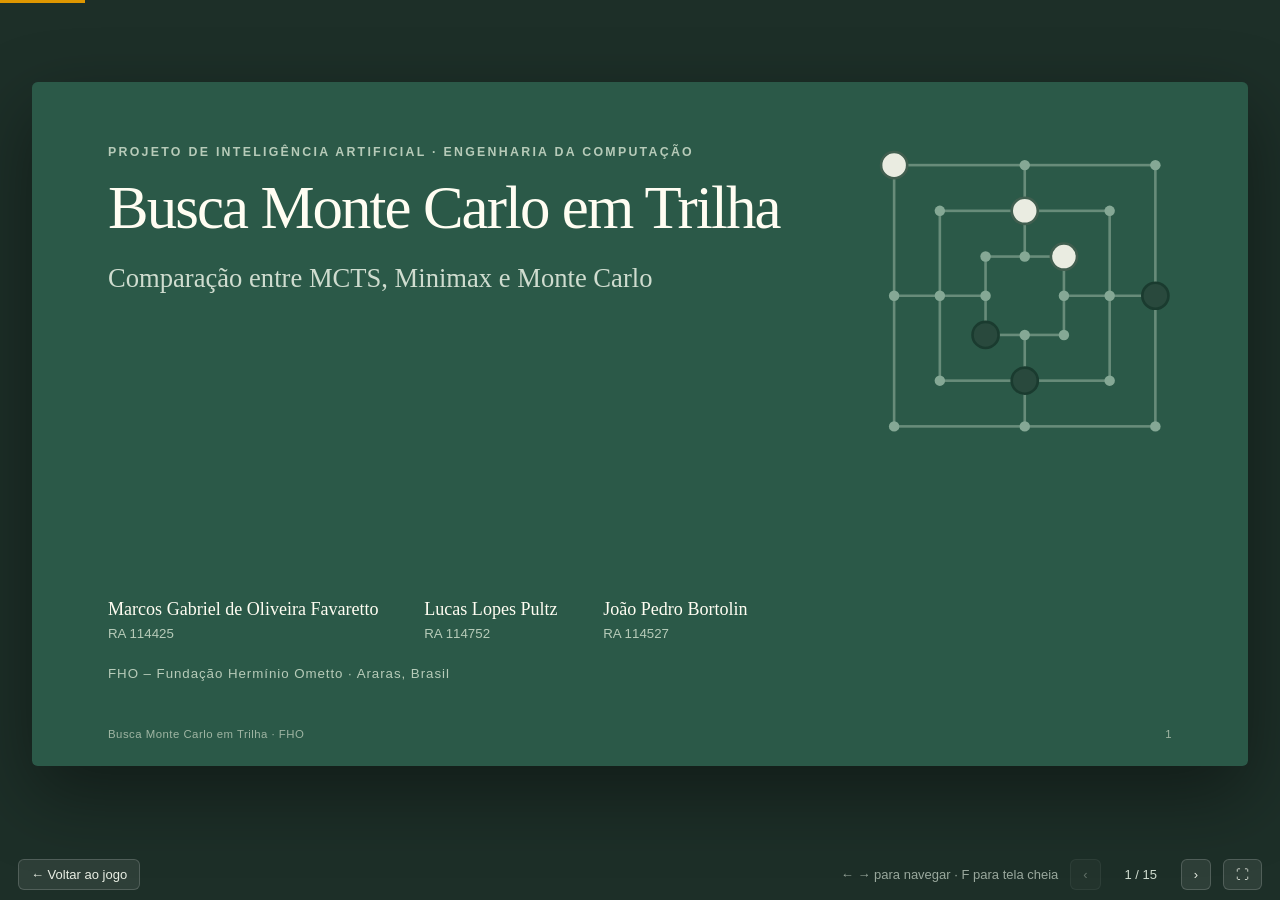
==== apresentacao.html @ 6026a31c "add side" ====
<!DOCTYPE html>
<html lang="pt-BR">
<head>
  <meta charset="UTF-8">
  <meta name="viewport" content="width=device-width, initial-scale=1">
  <title>Apresentação — Busca Monte Carlo em Trilha</title>
  <style>
    :root {
      --fundo: #1d2f28; --papel: #f6f4ec; --papel-2: #fdfcf8; --borda: #d9ddd2;
      --tinta: #203e34; --texto: #3a5047; --suave: #5f7067; --verde: #2b5948;
      --verde-claro: #e6eddf; --ouro: #b98a2e; --vermelho: #b44b40; --azul: #235f99;
    }
    * { box-sizing: border-box; }
    html, body { margin: 0; height: 100%; overflow: hidden; background: var(--fundo); font-family: Arial, sans-serif; color: var(--texto); }
    .palco { position: fixed; inset: 0 0 52px 0; display: grid; place-items: center; }
    .deck { position: relative; width: 1280px; height: 720px; transform-origin: center center; flex-shrink: 0; }
    .slide {
      position: absolute; inset: 0; padding: 64px 80px 72px; background: var(--papel);
      border-radius: 6px; box-shadow: 0 30px 80px #0006; display: flex; flex-direction: column;
      opacity: 0; visibility: hidden; transform: translateX(24px); transition: opacity .35s ease, transform .35s ease, visibility 0s .35s;
    }
    .slide.ativo { opacity: 1; visibility: visible; transform: none; transition: opacity .35s ease, transform .35s ease; }
    .slide.anterior { transform: translateX(-24px); }
    .sobretitulo { font-size: 13px; font-weight: bold; letter-spacing: 2.4px; color: var(--suave); margin: 0 0 14px; text-transform: uppercase; }
    h1, h2, h3 { font-family: Georgia, serif; font-weight: normal; color: var(--tinta); margin: 0; }
    h2 { font-size: 44px; letter-spacing: -1px; margin-bottom: 28px; }
    h3 { font-size: 24px; margin-bottom: 10px; }
    p, li { font-size: 21px; line-height: 1.55; }
    p { margin: 0 0 14px; }
    ul, ol { margin: 0; padding-left: 26px; }
    li { margin-bottom: 10px; }
    strong { color: var(--tinta); }
    .rodape-slide { position: absolute; left: 80px; right: 80px; bottom: 26px; display: flex; justify-content: space-between; font-size: 12px; color: #8a978f; letter-spacing: .5px; }
    .colunas { display: grid; gap: 28px; flex: 1; min-height: 0; }
    .c2 { grid-template-columns: 1fr 1fr; }
    .c3 { grid-template-columns: repeat(3, 1fr); }
    .c-texto-fig { grid-template-columns: 1.15fr .85fr; align-items: center; }
    .cartao { background: var(--papel-2); border: 1px solid var(--borda); border-radius: 12px; padding: 24px 26px; }
    .cartao p, .cartao li { font-size: 17px; }
    .cartao .rotulo { font-size: 12px; letter-spacing: 1.6px; font-weight: bold; color: var(--suave); text-transform: uppercase; margin-bottom: 8px; display: block; }
    .destaque { border-left: 4px solid var(--verde); padding: 4px 0 4px 26px; font-family: Georgia, serif; font-size: 30px; line-height: 1.4; color: var(--tinta); }
    .nota { font-size: 15px; color: var(--suave); }
    .tag { display: inline-block; font-size: 12px; font-weight: bold; letter-spacing: 1px; padding: 5px 10px; border-radius: 20px; background: var(--verde-claro); color: var(--verde); margin-right: 6px; }

    /* Capa */
    .capa { background: var(--verde); color: #e9efe4; justify-content: space-between; }
    .capa .sobretitulo { color: #b7cbb9; }
    .capa h1 { color: #fffdf2; font-size: 64px; line-height: 1.08; letter-spacing: -2px; max-width: 820px; }
    .capa .subtitulo { font-family: Georgia, serif; font-size: 28px; color: #cfdccf; margin-top: 18px; }
    .capa .autores { display: flex; gap: 48px; font-size: 17px; }
    .capa .autores strong { color: #fffdf2; display: block; font-size: 19px; margin-bottom: 4px; font-weight: normal; font-family: Georgia, serif; }
    .capa .autores span { color: #b7cbb9; font-size: 14px; }
    .capa .instituicao { font-size: 14px; color: #b7cbb9; letter-spacing: 1px; }
    .capa .rodape-slide { color: #9fb5a3; }
    .capa svg.tabuleiro-capa { position: absolute; right: 70px; top: 60px; width: 330px; opacity: .9; }

    /* Tabuleiro */
    .tabuleiro line, .tabuleiro rect { stroke: #839486; stroke-width: 4; fill: none; stroke-linecap: round; }
    .tabuleiro .vazio { fill: #829786; }
    .tabuleiro .clara { fill: #fffdf2; stroke: #435f50; stroke-width: 4; }
    .tabuleiro .escura { fill: #29483c; stroke: #19382d; stroke-width: 4; }
    .tabuleiro .moinho { stroke: var(--ouro); stroke-width: 12; opacity: .45; stroke-linecap: round; }
    .capa .tabuleiro line, .capa .tabuleiro rect { stroke: #6f9280; }
    .capa .tabuleiro .vazio { fill: #8fb19e; }

    /* Números */
    .numeros { display: grid; grid-template-columns: repeat(4, 1fr); gap: 18px; }
    .numero { background: var(--papel-2); border: 1px solid var(--borda); border-radius: 12px; padding: 20px 22px; }
    .numero b { display: block; font-family: Georgia, serif; font-weight: normal; font-size: 46px; color: var(--verde); line-height: 1.1; }
    .numero span { font-size: 15px; color: var(--suave); line-height: 1.4; display: block; margin-top: 6px; }

    /* Ciclo MCTS */
    .ciclo { display: grid; grid-template-columns: repeat(4, 1fr); gap: 16px; position: relative; }
    .etapa { background: var(--papel-2); border: 1px solid var(--borda); border-top: 4px solid var(--verde); border-radius: 10px; padding: 18px; position: relative; }
    .etapa .n { font-family: Georgia, serif; font-size: 15px; color: var(--ouro); }
    .etapa h3 { font-size: 22px; margin: 4px 0 8px; }
    .etapa p { font-size: 15px; line-height: 1.5; margin: 0; }
    .etapa:not(:last-child)::after { content: "→"; position: absolute; right: -15px; top: 42%; color: var(--verde); font-size: 20px; }
    .formula { font-family: Georgia, serif; font-size: 30px; color: var(--tinta); text-align: center; padding: 22px; background: var(--papel-2); border: 1px solid var(--borda); border-radius: 12px; }
    .formula .frac { display: inline-flex; flex-direction: column; vertical-align: middle; text-align: center; font-size: 22px; }
    .formula .frac span:first-child { border-bottom: 1.5px solid currentColor; padding: 0 6px; }
    .formula .raiz { border-top: 1.5px solid currentColor; padding: 2px 4px 0; display: inline-block; }

    /* Pesos heurística */
    .pesos { display: grid; gap: 12px; }
    .peso { display: grid; grid-template-columns: 150px 1fr 40px; align-items: center; gap: 14px; font-size: 16px; }
    .peso .barra { height: 22px; background: var(--verde); border-radius: 4px; }
    .peso b { font-family: Georgia, serif; font-size: 22px; color: var(--verde); font-weight: normal; }

    /* Tabela de agentes */
    .agente h3 { display: flex; align-items: center; gap: 10px; }
    .agente .ponto-cor { width: 14px; height: 14px; border-radius: 50%; display: inline-block; }
    .agente dl { margin: 14px 0 0; font-size: 15px; }
    .agente dl div { display: flex; justify-content: space-between; gap: 10px; padding: 9px 0; border-top: 1px solid #e1e6da; }
    .agente dt { color: var(--suave); }
    .agente dd { margin: 0; font-weight: bold; color: var(--tinta); text-align: right; }

    .linha-tempo { display: grid; grid-template-columns: repeat(5, 1fr); gap: 0; margin-top: 8px; }
    .marco { padding: 18px 16px 0 0; border-top: 3px solid var(--verde); position: relative; }
    .marco::before { content: ""; position: absolute; top: -9px; left: 0; width: 15px; height: 15px; border-radius: 50%; background: var(--papel); border: 3px solid var(--verde); }
    .marco b { font-family: Georgia, serif; font-size: 20px; color: var(--tinta); font-weight: normal; display: block; margin-bottom: 6px; }
    .marco span { font-size: 14px; color: var(--suave); line-height: 1.45; display: block; }

    .referencias li { font-size: 15px; line-height: 1.5; margin-bottom: 12px; color: var(--texto); }
    .acoes-final { display: flex; gap: 14px; margin-top: 10px; }
    .acoes-final a { font-size: 17px; text-decoration: none; padding: 14px 22px; border-radius: 8px; background: var(--verde); color: white; }
    .acoes-final a.sec { background: transparent; color: var(--verde); border: 1px solid #bdcbbb; }

    /* Controles */
    .controles { position: fixed; left: 0; right: 0; bottom: 0; display: flex; align-items: center; gap: 12px; padding: 10px 18px; color: #cfdccf; font-size: 13px; z-index: 5; }
    .controles a, .controles button { color: #e9efe4; background: #ffffff14; border: 1px solid #ffffff2a; border-radius: 6px; padding: 7px 12px; font: inherit; cursor: pointer; text-decoration: none; }
    .controles a:hover, .controles button:hover { background: #ffffff2a; }
    .controles button:disabled { opacity: .35; cursor: default; }
    .controles button:focus-visible, .controles a:focus-visible { outline: 2px solid #de9700; outline-offset: 2px; }
    .controles .contador { font-variant-numeric: tabular-nums; min-width: 56px; text-align: center; }
    .controles .espaco { flex: 1; }
    .progresso { position: fixed; top: 0; left: 0; height: 3px; background: #de9700; transition: width .3s ease; z-index: 5; }
    .dica { opacity: .7; }
    @media (max-width: 700px) { .dica { display: none; } }
  </style>
</head>
<body>
<div class="progresso" id="progresso"></div>
<div class="palco">
  <div class="deck" id="deck">

    <!-- 1. Capa -->
    <section class="slide capa" aria-label="Capa">
      <div>
        <p class="sobretitulo">Projeto de Inteligência Artificial · Engenharia da Computação</p>
        <h1>Busca Monte Carlo em Trilha</h1>
        <p class="subtitulo">Comparação entre MCTS, Minimax e Monte Carlo</p>
      </div>
      <svg class="tabuleiro tabuleiro-capa" viewBox="0 0 480 480" data-tabuleiro="capa" aria-hidden="true"></svg>
      <div>
        <div class="autores">
          <div><strong>Marcos Gabriel de Oliveira Favaretto</strong><span>RA 114425</span></div>
          <div><strong>Lucas Lopes Pultz</strong><span>RA 114752</span></div>
          <div><strong>João Pedro Bortolin</strong><span>RA 114527</span></div>
        </div>
        <p class="instituicao" style="margin-top:22px">FHO – Fundação Hermínio Ometto · Araras, Brasil</p>
      </div>
    </section>

    <!-- 2. O jogo -->
    <section class="slide" aria-label="O jogo Trilha">
      <p class="sobretitulo">Contexto</p>
      <h2>O jogo: Trilha (Nine Men’s Morris)</h2>
      <div class="colunas c-texto-fig">
        <div>
          <p>Jogo competitivo de <strong>informação perfeita</strong> em um tabuleiro compacto — cada decisão precisa considerar as próprias oportunidades e as respostas do adversário.</p>
          <p>Colocação de peças, formação de <strong>moinhos</strong> e deslocamentos produzem decisões táticas e estratégicas ao longo de toda a partida.</p>
          <div class="numeros" style="grid-template-columns:repeat(3,1fr);margin-top:22px">
            <div class="numero"><b>24</b><span>posições</span></div>
            <div class="numero"><b>32</b><span>arestas</span></div>
            <div class="numero"><b>16</b><span>trincas de moinho</span></div>
          </div>
        </div>
        <svg class="tabuleiro" viewBox="0 0 480 480" data-tabuleiro="exemplo" role="img" aria-label="Tabuleiro de Trilha com um moinho formado pelas peças claras"></svg>
      </div>
    </section>

    <!-- 3. Motivação -->
    <section class="slide" aria-label="Motivação e pergunta de pesquisa">
      <p class="sobretitulo">Motivação</p>
      <h2>Por que estudar um jogo já resolvido?</h2>
      <div class="colunas c2" style="flex:none;margin-bottom:34px">
        <div class="cartao">
          <span class="rotulo">Gasser, 1996</span>
          <p>Demonstrou o <strong>empate sob jogo perfeito</strong>, combinando busca e bases de finais.</p>
        </div>
        <div class="cartao">
          <span class="rotulo">Mas…</span>
          <p>Uma solução exaustiva e uma decisão tomada em <strong>poucos milissegundos</strong> são problemas distintos. Aqui: sem bases de finais nem livros de abertura.</p>
        </div>
      </div>
      <p class="sobretitulo">Pergunta de pesquisa</p>
      <p class="destaque">Sob um mesmo orçamento de tempo por decisão, como MCTS/UCT se compara a Minimax com alfa-beta e a Monte Carlo plano no Trilha — e como essa comparação varia com o esforço de busca?</p>
    </section>

    <!-- 4. Objetivos -->
    <section class="slide" aria-label="Objetivos">
      <p class="sobretitulo">Objetivos</p>
      <h2>O que o projeto se propõe a fazer</h2>
      <div class="colunas c2">
        <div>
          <span class="tag">Objetivo geral</span>
          <p style="margin-top:16px;font-family:Georgia,serif;font-size:28px;line-height:1.4;color:var(--tinta)">Desenvolver e avaliar, em JavaScript, um ambiente <strong>reprodutível</strong> de confronto entre os três agentes.</p>
          <p class="nota" style="margin-top:20px">A melhor abordagem será identificada condicionada ao protocolo, aos adversários e aos recursos — sem pressupor superioridade universal.</p>
        </div>
        <div>
          <span class="tag">Objetivos específicos</span>
          <ol style="margin-top:16px">
            <li>Formalizar as regras e a representação do estado</li>
            <li>Implementar um motor compartilhado e os três agentes</li>
            <li>Produzir registros auditáveis das partidas</li>
            <li>Comparar pontuação, vitórias, empates, derrotas e custo computacional</li>
            <li>Analisar a sensibilidade a simulações, profundidade e parâmetros do MCTS</li>
          </ol>
        </div>
      </div>
    </section>

    <!-- 5. Trabalhos relacionados -->
    <section class="slide" aria-label="Trabalhos relacionados">
      <p class="sobretitulo">Trabalhos relacionados</p>
      <h2>Base teórica</h2>
      <div class="colunas" style="grid-template-columns:repeat(3,1fr);grid-template-rows:auto auto;gap:18px;flex:none">
        <div class="cartao"><span class="rotulo">Gasser [1] · 1996</span><p>Resolveu o Nine Men’s Morris com bases de finais + busca. Aqui, o objetivo é diferente: agentes que decidem durante a partida.</p></div>
        <div class="cartao"><span class="rotulo">Knuth &amp; Moore [3] · 1975</span><p>Poda alfa-beta: preserva o valor Minimax reduzindo trabalho. A qualidade ainda depende da heurística e do horizonte.</p></div>
        <div class="cartao"><span class="rotulo">Kocsis &amp; Szepesvári [4] · 2006</span><p>UCT: aplica <em>bandits</em> à seleção de ações, equilibrando exploração e utilização.</p></div>
        <div class="cartao"><span class="rotulo">Browne et al. [2] · 2012</span><p>Survey do MCTS: seleção, expansão, simulação e retropropagação; escolhas que afetam a comparação.</p></div>
        <div class="cartao"><span class="rotulo">Świechowski et al. [5] · 2023</span><p>Modificações e híbridos do MCTS. Por isso, aqui serão usadas variantes <strong>simples</strong>, sem redes neurais.</p></div>
        <div class="cartao" style="background:var(--verde-claro);border-color:#c8d6c0"><span class="rotulo">Posicionamento</span><p>Contribuição experimental e educacional — não se reivindica algoritmo inédito.</p></div>
      </div>
    </section>

    <!-- 6. Regras -->
    <section class="slide" aria-label="Regras modeladas">
      <p class="sobretitulo">Metodologia · Problema e regras</p>
      <h2>Regras explícitas no motor</h2>
      <div class="colunas c2">
        <div>
          <ul>
            <li><strong>Colocação:</strong> cada jogador coloca alternadamente suas 9 peças</li>
            <li><strong>Movimento:</strong> para uma posição adjacente vazia</li>
            <li><strong>Voo:</strong> com exatamente 3 peças, para qualquer posição vazia</li>
            <li><strong>Moinho:</strong> remove uma peça adversária fora de moinhos (salvo se todas protegidas); moinho duplo = uma remoção</li>
          </ul>
        </div>
        <div style="display:grid;gap:16px;align-content:start">
          <div class="cartao"><span class="rotulo">Derrota</span><p>Sem reserva e com menos de 3 peças, ou sem movimentos após a colocação.</p></div>
          <div class="cartao"><span class="rotulo">Empate</span><p>3ª repetição de ocupação, jogador e reservas · 100 turnos sem captura após a colocação · limite operacional de 400 turnos.</p></div>
          <p class="nota">Vitória tem precedência sobre empate, e as mesmas regras valem nas simulações.</p>
        </div>
      </div>
    </section>

    <!-- 7. Agentes -->
    <section class="slide" aria-label="Os três agentes">
      <p class="sobretitulo">Metodologia · Agentes</p>
      <h2>Três abordagens, um motor compartilhado</h2>
      <div class="colunas c3">
        <div class="cartao agente">
          <h3><i class="ponto-cor" style="background:var(--verde)"></i>MCTS / UCT</h3>
          <p>Amostragem <strong>seletiva em árvore</strong>, guiada por estatísticas das simulações.</p>
          <dl><div><dt>Exploração</dt><dd>c = √2</dd></div><div><dt>Horizonte</dt><dd>80 turnos</dd></div><div><dt>Esforço fixo</dt><dd>1000 iterações</dd></div></dl>
        </div>
        <div class="cartao agente">
          <h3><i class="ponto-cor" style="background:var(--azul)"></i>Minimax α-β</h3>
          <p>Busca <strong>adversarial heurística</strong> com poda e aprofundamento iterativo.</p>
          <dl><div><dt>Heurística</dt><dd>10 · 3 · 2 · 1</dd></div><div><dt>Transposição</dt><dd>não</dd></div><div><dt>Esforço fixo</dt><dd>profundidade 4</dd></div></dl>
        </div>
        <div class="cartao agente">
          <h3><i class="ponto-cor" style="background:var(--ouro)"></i>Monte Carlo plano</h3>
          <p>Amostragem <strong>restrita à raiz</strong> — controle experimental do MCTS.</p>
          <dl><div><dt>Rollouts</dt><dd>mesma política</dd></div><div><dt>Árvore</dt><dd>não persistente</dd></div><div><dt>Esforço fixo</dt><dd>1000 rollouts</dd></div></dl>
        </div>
      </div>
      <p class="nota" style="margin-top:18px">Nenhum agente utiliza redes neurais, treinamento por reforço ou otimização genética.</p>
    </section>

    <!-- 8. MCTS -->
    <section class="slide" aria-label="MCTS com UCT">
      <p class="sobretitulo">Agente 1</p>
      <h2>MCTS com seleção UCT</h2>
      <div class="ciclo">
        <div class="etapa"><span class="n">1</span><h3>Seleção</h3><p>Desce pela árvore escolhendo o filho com maior UCT, na perspectiva do jogador da vez.</p></div>
        <div class="etapa"><span class="n">2</span><h3>Expansão</h3><p>Acrescenta <strong>um filho</strong> por iteração.</p></div>
        <div class="etapa"><span class="n">3</span><h3>Simulação</h3><p>Ações legais uniformes até o fim ou +80 turnos. Vitória 1 · empate 0,5 · derrota 0.</p></div>
        <div class="etapa"><span class="n">4</span><h3>Retropropagação</h3><p>Atualiza visitas e recompensas de todos os ancestrais.</p></div>
      </div>
      <div class="colunas c2" style="margin-top:26px;align-items:center">
        <div class="formula">
          UCT = Q̄ + c · <span class="raiz"><span class="frac"><span>ln N<sub>pai</sub></span><span>n<sub>filho</sub></span></span></span>
          <div class="nota" style="font-family:Arial,sans-serif;font-size:14px;margin-top:10px">c = √2 · no turno adversário usa-se 1 − Q̄</div>
        </div>
        <ul>
          <li style="font-size:17px">Decisão: filho <strong>mais visitado</strong> (desempate pela média, depois sorteio controlado)</li>
          <li style="font-size:17px">Simulações truncadas valem 0,5, mas não contam como empate real</li>
          <li style="font-size:17px">Árvore reinicializada a cada jogada</li>
        </ul>
      </div>
    </section>

    <!-- 9. Minimax -->
    <section class="slide" aria-label="Minimax com alfa-beta">
      <p class="sobretitulo">Agente 2</p>
      <h2>Minimax com poda alfa-beta</h2>
      <div class="colunas c2">
        <div>
          <ul>
            <li>Alterna maximização e minimização, <strong>podando ramos</strong> que não alteram a decisão</li>
            <li>Resultados terminais têm prioridade sobre a heurística</li>
            <li>Sucessores ordenados pela avaliação do jogador da vez</li>
            <li>Sob limite de tempo: <strong>aprofundamento iterativo</strong>, retornando a última profundidade concluída</li>
            <li>Esforço fixo: profundidade 4 (turno completo, com remoção, = 1 nível)</li>
          </ul>
        </div>
        <div class="cartao">
          <span class="rotulo">Função de avaliação · diferenças normalizadas</span>
          <div class="pesos" style="margin-top:16px">
            <div class="peso"><span>Peças disponíveis</span><div class="barra" style="width:100%"></div><b>10</b></div>
            <div class="peso"><span>Moinhos</span><div class="barra" style="width:30%"></div><b>3</b></div>
            <div class="peso"><span>Ameaças de moinho</span><div class="barra" style="width:20%"></div><b>2</b></div>
            <div class="peso"><span>Mobilidade</span><div class="barra" style="width:10%"></div><b>1</b></div>
          </div>
          <p class="nota" style="margin-top:18px">Peças disponíveis incluem tabuleiro e reserva; ameaça = trinca com duas peças próprias e uma posição vazia.</p>
        </div>
      </div>
    </section>

    <!-- 10. Monte Carlo plano -->
    <section class="slide" aria-label="Monte Carlo plano">
      <p class="sobretitulo">Agente 3 · Controle</p>
      <h2>Monte Carlo plano</h2>
      <div class="colunas c-texto-fig">
        <div>
          <ul>
            <li>Mantém estatísticas <strong>somente das ações iniciais</strong></li>
            <li>Distribui simulações em ciclos uniformes, com ordem aleatória controlada</li>
            <li>Mesma política, horizonte e recompensas dos rollouts do MCTS</li>
            <li>Escolhe a ação de maior recompensa média</li>
            <li>Se o prazo impedir amostrar todas as ações, sorteia uma legal e registra a cobertura insuficiente</li>
          </ul>
        </div>
        <div class="cartao" style="background:var(--verde-claro);border-color:#c8d6c0">
          <span class="rotulo">Por que incluir?</span>
          <p style="font-family:Georgia,serif;font-size:22px;color:var(--tinta);line-height:1.45">Isola o efeito conjunto da <strong>estrutura em árvore</strong> e da <strong>alocação adaptativa</strong> de simulações do MCTS.</p>
          <p class="nota">1000 rollouts vs. 1000 iterações: contagens iguais não pressupõem custo computacional equivalente.</p>
        </div>
      </div>
    </section>

    <!-- 11. Dados e ferramentas -->
    <section class="slide" aria-label="Dados e ferramentas">
      <p class="sobretitulo">Metodologia · Dados e ferramentas</p>
      <h2>Sem dataset externo: os dados vêm das partidas</h2>
      <div class="colunas c2">
        <div class="cartao">
          <span class="rotulo">Registros gerados</span>
          <p>Estados, ações, sementes, configurações, tempos, desfechos e motivos de término.</p>
          <span class="rotulo" style="margin-top:18px">Pré-processamento</span>
          <p>Verifica formato, legalidade das transições, resultados e duplicatas — preservando empates e repetições legítimas.</p>
          <p class="nota">Sementes de desenvolvimento e teste separadas; o teste não orienta ajustes.</p>
        </div>
        <div class="cartao">
          <span class="rotulo">Ferramentas</span>
          <ul>
            <li>JavaScript com Node.js LTS, sem biblioteca externa de IA</li>
            <li>Módulos separados: regras, agentes, torneios e análise</li>
            <li>Tempo medido com <code>performance.now()</code></li>
            <li>Registros JSONL/CSV versionados com Git</li>
            <li>Gerador pseudoaleatório <code>xorshift32</code></li>
          </ul>
        </div>
      </div>
    </section>

    <!-- 12. Protocolo -->
    <section class="slide" aria-label="Protocolo experimental">
      <p class="sobretitulo">Metodologia · Desenvolvimento e confrontos</p>
      <h2>Protocolo experimental</h2>
      <div class="numeros">
        <div class="numero"><b>100 ms</b><span>orçamento por jogada (preparação + busca)</span></div>
        <div class="numero"><b>100</b><span>pares de partidas por confronto, alternando quem começa</span></div>
        <div class="numero"><b>3</b><span>confrontos distintos, em ordem embaralhada</span></div>
        <div class="numero"><b>600</b><span>partidas no torneio principal</span></div>
      </div>
      <div class="linha-tempo" style="margin-top:44px">
        <div class="marco"><b>Testes</b><span>Regras, terminais, α-β ≡ Minimax em casos pequenos, perspectiva do MCTS</span></div>
        <div class="marco"><b>Piloto</b><span>10 pares por confronto, depois congelamento das configurações</span></div>
        <div class="marco"><b>Torneio principal</b><span>100 ms por jogada; 10 partidas de aquecimento fora da análise</span></div>
        <div class="marco"><b>Esforço fixo</b><span>100 pares com 1000 iterações / profundidade 4 / 1000 rollouts</span></div>
        <div class="marco"><b>Ablações</b><span>Um fator por vez, 20 pares por configuração</span></div>
      </div>
    </section>

    <!-- 13. Avaliação -->
    <section class="slide" aria-label="Avaliação">
      <p class="sobretitulo">Metodologia · Avaliação</p>
      <h2>Como os resultados serão analisados</h2>
      <div class="colunas c2">
        <div>
          <h3>Métricas</h3>
          <ul>
            <li>Taxas de vitória, empate e derrota</li>
            <li>Pontuação média (empate = ½ ponto)</li>
            <li>Tempo por jogada</li>
            <li>Nós expandidos</li>
            <li>Simulações concluídas ou truncadas</li>
          </ul>
        </div>
        <div style="display:grid;gap:16px;align-content:start">
          <div class="cartao"><span class="rotulo">Intervalos de confiança</span><p>95% por <strong>bootstrap pareado</strong> com 10 000 reamostragens, mantendo juntas as partidas com troca de início.</p></div>
          <div class="cartao"><span class="rotulo">Testes de hipótese</span><p><strong>Permutação bilateral por pares</strong> com correção de Holm a 5%. Ablações têm interpretação exploratória.</p></div>
        </div>
      </div>
    </section>

    <!-- 14. Conclusão -->
    <section class="slide" aria-label="Contribuição">
      <p class="sobretitulo">Contribuição</p>
      <h2>O que se espera entregar</h2>
      <p class="destaque" style="margin-bottom:34px">Um estudo reprodutível sobre o custo e o benefício da construção seletiva de árvores no Trilha.</p>
      <div class="colunas c3" style="flex:none">
        <div class="cartao"><span class="rotulo">Equidade</span><p>Orçamentos de tempo equivalentes entre os agentes.</p></div>
        <div class="cartao"><span class="rotulo">Pareamento</span><p>Confrontos pareados com troca de quem começa e sementes controladas.</p></div>
        <div class="cartao"><span class="rotulo">Ablações</span><p>Variação controlada de iterações, profundidade, exploração e horizonte.</p></div>
      </div>
      <div class="acoes-final" style="margin-top:30px">
        <a href="index.html">Jogar contra a IA ↗</a>
        <a class="sec" href="torneio.html">Abrir o torneio ↗</a>
      </div>
    </section>

    <!-- 15. Referências -->
    <section class="slide" aria-label="Referências">
      <p class="sobretitulo">Referências</p>
      <h2>Referências</h2>
      <ol class="referencias">
        <li>R. Gasser, “Solving Nine Men’s Morris,” <em>Computational Intelligence</em>, vol. 12, no. 1, pp. 24–41, 1996.</li>
        <li>C. B. Browne et al., “A survey of Monte Carlo tree search methods,” <em>IEEE Trans. Computational Intelligence and AI in Games</em>, vol. 4, no. 1, pp. 1–43, 2012.</li>
        <li>D. E. Knuth and R. W. Moore, “An analysis of alpha-beta pruning,” <em>Artificial Intelligence</em>, vol. 6, no. 4, pp. 293–326, 1975.</li>
        <li>L. Kocsis and C. Szepesvári, “Bandit based Monte-Carlo planning,” in <em>Machine Learning: ECML 2006</em>, LNCS vol. 4212, Springer, 2006, pp. 282–293.</li>
        <li>M. Świechowski, K. Godlewski, B. Sawicki, and J. Mańdziuk, “Monte Carlo Tree Search: a review of recent modifications and applications,” <em>Artificial Intelligence Review</em>, vol. 56, pp. 2497–2562, 2023.</li>
        <li>Node.js, “Performance measurement APIs,” Node.js Documentation. Disponível em: nodejs.org/api/perf_hooks.html.</li>
      </ol>
    </section>

  </div>
</div>

<nav class="controles" aria-label="Navegação da apresentação">
  <a href="index.html">← Voltar ao jogo</a>
  <span class="espaco"></span>
  <span class="dica">← → para navegar · F para tela cheia</span>
  <button type="button" id="anterior" aria-label="Slide anterior">‹</button>
  <span class="contador" id="contador" aria-live="polite">1 / 1</span>
  <button type="button" id="proximo" aria-label="Próximo slide">›</button>
  <button type="button" id="tela-cheia" aria-label="Tela cheia">⛶</button>
</nav>

<script>
(() => {
  // Tabuleiro: três quadrados concêntricos ligados pelos pontos médios.
  const desenharTabuleiro = (svg, pecas = {}, moinhos = []) => {
    const ns = 'http://www.w3.org/2000/svg';
    const el = (tag, attrs) => { const e = document.createElementNS(ns, tag); for (const k in attrs) e.setAttribute(k, attrs[k]); svg.appendChild(e); return e; };
    const pontos = [];
    [40, 110, 180].forEach(m => {
      const a = m, b = 240, c = 480 - m;
      el('rect', { x: a, y: a, width: c - a, height: c - a });
      [[a,a],[b,a],[c,a],[c,b],[c,c],[b,c],[a,c],[a,b]].forEach(p => pontos.push(p));
    });
    [[240,40,240,180],[440,240,300,240],[240,440,240,300],[40,240,180,240]].forEach(([x1,y1,x2,y2]) => el('line', { x1, y1, x2, y2 }));
    moinhos.forEach(([i, j]) => el('line', { class: 'moinho', x1: pontos[i][0], y1: pontos[i][1], x2: pontos[j][0], y2: pontos[j][1] }));
    pontos.forEach(([x, y], i) => {
      const cor = pecas[i];
      el('circle', cor ? { cx: x, cy: y, r: 20, class: cor } : { cx: x, cy: y, r: 8, class: 'vazio' });
    });
  };
  desenharTabuleiro(document.querySelector('[data-tabuleiro="capa"]'),
    { 0: 'clara', 3: 'escura', 9: 'clara', 13: 'escura', 18: 'clara', 22: 'escura' });
  desenharTabuleiro(document.querySelector('[data-tabuleiro="exemplo"]'),
    { 0: 'clara', 1: 'clara', 2: 'clara', 6: 'escura', 7: 'escura', 11: 'escura', 15: 'clara', 20: 'escura', 13: 'clara' },
    [[0, 2]]);

  const deck = document.getElementById('deck');
  const slides = [...deck.querySelectorAll('.slide')];
  const contador = document.getElementById('contador');
  const progresso = document.getElementById('progresso');
  const btnAnterior = document.getElementById('anterior');
  const btnProximo = document.getElementById('proximo');
  let atual = 0;

  slides.forEach((s, i) => {
    const r = document.createElement('div');
    r.className = 'rodape-slide';
    r.innerHTML = `<span>Busca Monte Carlo em Trilha · FHO</span><span>${i + 1}</span>`;
    s.appendChild(r);
  });

  const ajustarEscala = () => {
    const escala = Math.min(window.innerWidth / 1280, (window.innerHeight - 52) / 720) * 0.95;
    deck.style.transform = `scale(${escala})`;
  };

  const ir = (n, atualizarHash = true) => {
    atual = Math.max(0, Math.min(slides.length - 1, n));
    slides.forEach((s, i) => {
      s.classList.toggle('ativo', i === atual);
      s.classList.toggle('anterior', i < atual);
      s.setAttribute('aria-hidden', i === atual ? 'false' : 'true');
    });
    contador.textContent = `${atual + 1} / ${slides.length}`;
    progresso.style.width = `${((atual + 1) / slides.length) * 100}%`;
    btnAnterior.disabled = atual === 0;
    btnProximo.disabled = atual === slides.length - 1;
    if (atualizarHash) history.replaceState(null, '', `#${atual + 1}`);
  };

  btnAnterior.addEventListener('click', () => ir(atual - 1));
  btnProximo.addEventListener('click', () => ir(atual + 1));
  const alternarTelaCheia = () => {
    if (document.fullscreenElement) document.exitFullscreen();
    else document.documentElement.requestFullscreen?.();
  };
  document.getElementById('tela-cheia').addEventListener('click', alternarTelaCheia);

  document.addEventListener('keydown', e => {
    if (e.altKey || e.ctrlKey || e.metaKey) return;
    if (['ArrowRight', 'PageDown', ' ', 'Enter'].includes(e.key)) {
      if (e.key === 'Enter' && e.target.closest('a, button')) return;
      e.preventDefault(); ir(atual + 1);
    } else if (['ArrowLeft', 'PageUp', 'Backspace'].includes(e.key)) { e.preventDefault(); ir(atual - 1); }
    else if (e.key === 'Home') ir(0);
    else if (e.key === 'End') ir(slides.length - 1);
    else if (e.key === 'f' || e.key === 'F') alternarTelaCheia();
  });

  let toqueX = null;
  document.addEventListener('touchstart', e => { toqueX = e.touches[0].clientX; }, { passive: true });
  document.addEventListener('touchend', e => {
    if (toqueX === null) return;
    const dx = e.changedTouches[0].clientX - toqueX;
    if (Math.abs(dx) > 50) ir(atual + (dx < 0 ? 1 : -1));
    toqueX = null;
  });

  window.addEventListener('resize', ajustarEscala);
  window.addEventListener('hashchange', () => ir((parseInt(location.hash.slice(1), 10) || 1) - 1, false));
  ajustarEscala();
  ir((parseInt(location.hash.slice(1), 10) || 1) - 1, false);
})();
</script>
</body>
</html>
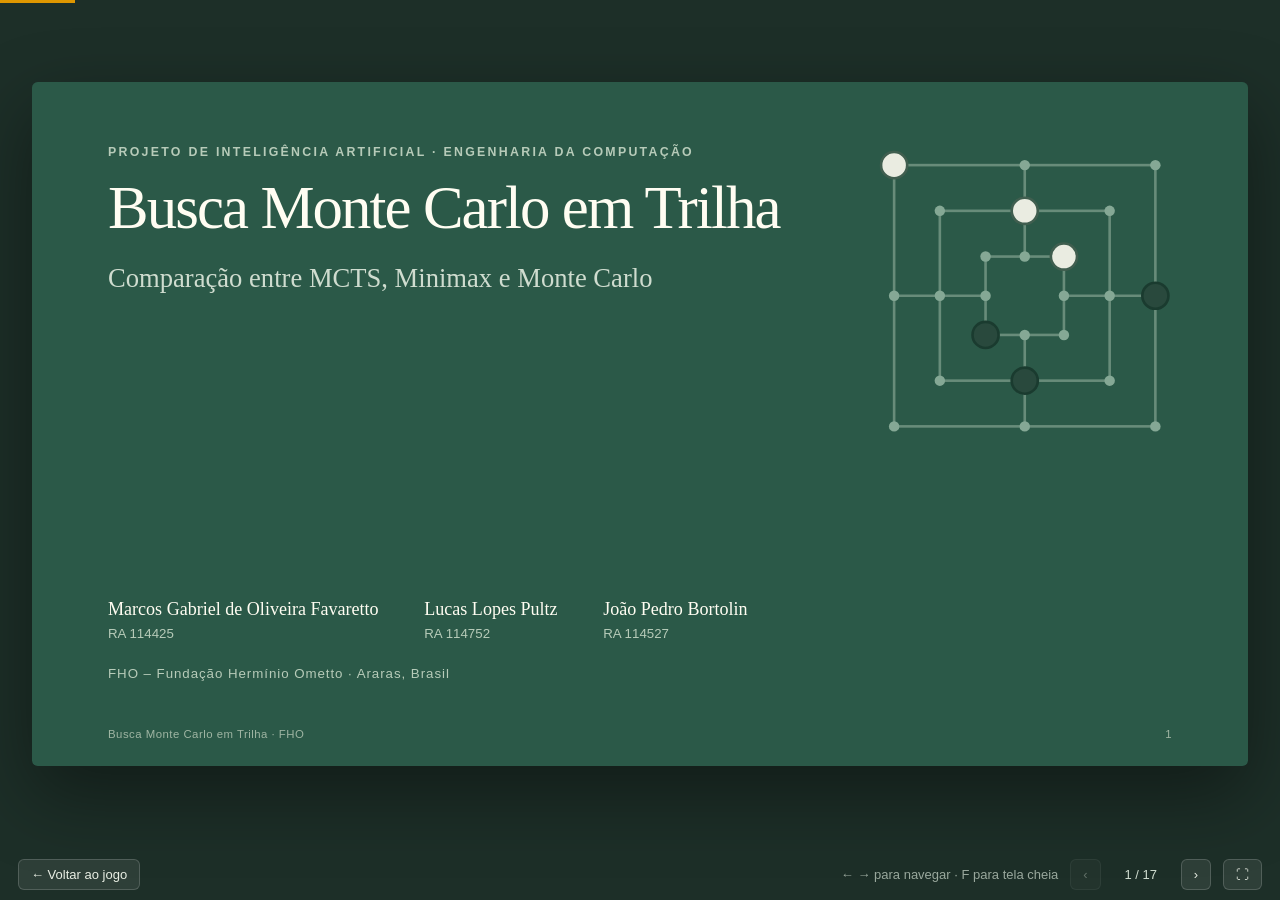
==== commit 21d3c3b1: "feat: adiciona seleção de agentes, modo debug e resultados na apresentação - Permite escolher os alg" ====
--- a/apresentacao.html
+++ b/apresentacao.html
@@ -106,6 +106,28 @@
     .acoes-final a { font-size: 17px; text-decoration: none; padding: 14px 22px; border-radius: 8px; background: var(--verde); color: white; }
     .acoes-final a.sec { background: transparent; color: var(--verde); border: 1px solid #bdcbbb; }
 
+    .fontes { grid-template-rows: auto auto; flex: none; gap: 14px; }
+    .fontes .cartao { padding: 14px 17px; }
+    .fontes p { font-size: 15px; line-height: 1.4; margin-bottom: 7px; }
+    .fontes p:last-child { margin-bottom: 0; }
+    .regras-slide { grid-template-columns: 1.2fr .8fr; gap: 38px; }
+    .regras-slide li { font-size: 18px; line-height: 1.45; }
+    .demo-regras { text-align: center; }
+    .demo-regras svg { display: block; width: 278px; margin: 5px auto; }
+    .demo-regras .casa-numerada { fill: var(--papel); stroke: #839486; stroke-width: 1.5px; }
+    .demo-regras text { fill: #203e34; font-size: 16px; }
+    .demo-regras text.escura-numero { fill: white; }
+    .demo-regras .destaque-casa { fill: transparent; stroke: var(--ouro); stroke-width: 5px; }
+    .demo-regras .retirada { stroke: var(--vermelho); }
+    .slide button, .slide select { font: inherit; padding: 5px 8px; }
+    .fontes-resultados { display: flex; align-items: center; gap: 20px; margin-bottom: 10px; }
+    #resultados-tabela table { width: 100%; border-collapse: collapse; font-size: 16px; }
+    #resultados-tabela :is(th, td) { padding: 9px 8px; text-align: left; border-bottom: 1px solid var(--borda); }
+    #resultados-tabela th { background: var(--verde-claro); }
+    #resultados-nota, #conclusao-limite { margin-top: 12px; }
+    #conclusao-veredito { font-size: 25px; }
+    .demo-regras select { max-width: 225px; }
+
     /* Controles */
     .controles { position: fixed; left: 0; right: 0; bottom: 0; display: flex; align-items: center; gap: 12px; padding: 10px 18px; color: #cfdccf; font-size: 13px; z-index: 5; }
     .controles a, .controles button { color: #e9efe4; background: #ffffff14; border: 1px solid #ffffff2a; border-radius: 6px; padding: 7px 12px; font: inherit; cursor: pointer; text-decoration: none; }
@@ -171,7 +193,7 @@
         </div>
         <div class="cartao">
           <span class="rotulo">Mas…</span>
-          <p>Uma solução exaustiva e uma decisão tomada em <strong>poucos milissegundos</strong> são problemas distintos. Aqui: sem bases de finais nem livros de abertura.</p>
+          <p>A cada turno, nossos agentes calculam a jogada em <strong>poucos milissegundos</strong>. Eles jogam sem consultar tabelas de finais já resolvidos ou listas de jogadas recomendadas para o começo.</p>
         </div>
       </div>
       <p class="sobretitulo">Pergunta de pesquisa</p>
@@ -185,7 +207,7 @@
       <div class="colunas c2">
         <div>
           <span class="tag">Objetivo geral</span>
-          <p style="margin-top:16px;font-family:Georgia,serif;font-size:28px;line-height:1.4;color:var(--tinta)">Desenvolver e avaliar, em JavaScript, um ambiente <strong>reprodutível</strong> de confronto entre os três agentes.</p>
+          <p style="margin-top:16px;font-family:Georgia,serif;font-size:28px;line-height:1.4;color:var(--tinta)">Desenvolver e avaliar, com interface JavaScript e busca em Rust/WebAssembly, um ambiente <strong>reprodutível</strong> de confronto entre os três agentes.</p>
           <p class="nota" style="margin-top:20px">A melhor abordagem será identificada condicionada ao protocolo, aos adversários e aos recursos — sem pressupor superioridade universal.</p>
         </div>
         <div>
@@ -204,14 +226,13 @@
     <!-- 5. Trabalhos relacionados -->
     <section class="slide" aria-label="Trabalhos relacionados">
       <p class="sobretitulo">Trabalhos relacionados</p>
-      <h2>Base teórica</h2>
-      <div class="colunas" style="grid-template-columns:repeat(3,1fr);grid-template-rows:auto auto;gap:18px;flex:none">
-        <div class="cartao"><span class="rotulo">Gasser [1] · 1996</span><p>Resolveu o Nine Men’s Morris com bases de finais + busca. Aqui, o objetivo é diferente: agentes que decidem durante a partida.</p></div>
-        <div class="cartao"><span class="rotulo">Knuth &amp; Moore [3] · 1975</span><p>Poda alfa-beta: preserva o valor Minimax reduzindo trabalho. A qualidade ainda depende da heurística e do horizonte.</p></div>
-        <div class="cartao"><span class="rotulo">Kocsis &amp; Szepesvári [4] · 2006</span><p>UCT: aplica <em>bandits</em> à seleção de ações, equilibrando exploração e utilização.</p></div>
-        <div class="cartao"><span class="rotulo">Browne et al. [2] · 2012</span><p>Survey do MCTS: seleção, expansão, simulação e retropropagação; escolhas que afetam a comparação.</p></div>
-        <div class="cartao"><span class="rotulo">Świechowski et al. [5] · 2023</span><p>Modificações e híbridos do MCTS. Por isso, aqui serão usadas variantes <strong>simples</strong>, sem redes neurais.</p></div>
-        <div class="cartao" style="background:var(--verde-claro);border-color:#c8d6c0"><span class="rotulo">Posicionamento</span><p>Contribuição experimental e educacional — não se reivindica algoritmo inédito.</p></div>
+      <h2>O que cada trabalho explica no nosso projeto</h2>
+      <div class="colunas c3 fontes">
+        <div class="cartao"><span class="rotulo">Gasser [1] · 1996</span><p><strong>O que fez.</strong> Calculou finais de trás para frente e usou esses resultados para provar o empate sob jogo perfeito.</p><p><strong>No projeto.</strong> Comparamos decisões tomadas na hora, com tempo limitado.</p></div>
+        <div class="cartao"><span class="rotulo">Knuth &amp; Moore [3] · 1975</span><p><strong>O que fizeram.</strong> Provaram quando pular ramos da busca preserva o resultado do Minimax.</p><p><strong>No projeto.</strong> É a poda alfa-beta que reduz o trabalho do nosso Minimax.</p></div>
+        <div class="cartao"><span class="rotulo">Kocsis &amp; Szepesvári [4] · 2006</span><p><strong>O que fizeram.</strong> Criaram o UCT para revisitar boas opções e dar chances às pouco exploradas.</p><p><strong>No projeto.</strong> O UCT decide qual ramo o MCTS pesquisa a seguir.</p></div>
+        <div class="cartao"><span class="rotulo">Browne et al. [2] · 2012</span><p><strong>O que fizeram.</strong> Revisaram como o MCTS cresce uma árvore e aprende com simulações.</p><p><strong>No projeto.</strong> Seguimos seu esquema de quatro etapas e escolhemos o filho mais visitado.</p></div>
+        <div class="cartao"><span class="rotulo">Świechowski et al. [5] · 2023</span><p><strong>O que fizeram.</strong> Revisaram adaptações do MCTS, como mudar simulações ou combinar métodos.</p><p><strong>No projeto.</strong> Testamos mudanças pontuais em uma configuração de referência.</p></div>
       </div>
     </section>
 
@@ -219,19 +240,30 @@
     <section class="slide" aria-label="Regras modeladas">
       <p class="sobretitulo">Metodologia · Problema e regras</p>
       <h2>Regras explícitas no motor</h2>
-      <div class="colunas c2">
+      <div class="colunas regras-slide">
         <div>
           <ul>
-            <li><strong>Colocação:</strong> cada jogador coloca alternadamente suas 9 peças</li>
-            <li><strong>Movimento:</strong> para uma posição adjacente vazia</li>
-            <li><strong>Voo:</strong> com exatamente 3 peças, para qualquer posição vazia</li>
-            <li><strong>Moinho:</strong> remove uma peça adversária fora de moinhos (salvo se todas protegidas); moinho duplo = uma remoção</li>
+            <li><strong>Colocação:</strong> cada jogador coloca alternadamente suas 9 peças.</li>
+            <li><strong>Movimento:</strong> deslize para uma casa vizinha vazia.</li>
+            <li><strong>Voo:</strong> com exatamente 3 peças e sem reservas, vá para qualquer casa vazia.</li>
+            <li><strong>Moinho:</strong> retire uma peça adversária fora de moinhos. Se todas estiverem protegidas, retire qualquer uma. Moinho duplo dá uma retirada.</li>
+            <li><strong>Fim:</strong> perde quem ficar com menos de 3 peças e sem reserva, ou sem movimento após a colocação.</li>
           </ul>
-        </div>
-        <div style="display:grid;gap:16px;align-content:start">
-          <div class="cartao"><span class="rotulo">Derrota</span><p>Sem reserva e com menos de 3 peças, ou sem movimentos após a colocação.</p></div>
-          <div class="cartao"><span class="rotulo">Empate</span><p>3ª repetição de ocupação, jogador e reservas · 100 turnos sem captura após a colocação · limite operacional de 400 turnos.</p></div>
-          <p class="nota">Vitória tem precedência sobre empate, e as mesmas regras valem nas simulações.</p>
+          <p class="nota">Empate na terceira repetição da posição, após 100 turnos sem captura fora da colocação ou no limite de 400 turnos. O motor verifica vitória primeiro.</p>
+        </div>
+        <div class="demo-regras">
+          <label>Exemplo <select id="regra-exemplo">
+            <option value="colocacao">Colocação</option><option value="movimento">Movimento</option>
+            <option value="voo">Voo</option><option value="moinho">Moinho e retirada</option>
+            <option value="protegidas">Todas protegidas</option><option value="duplo">Moinho duplo</option>
+            <option value="vitoria">Vitória por captura</option><option value="bloqueio">Vitória por bloqueio</option>
+            <option value="empate">Empate por repetição</option>
+            <option value="sem-captura">Empate após 100 turnos sem captura</option>
+            <option value="limite">Empate no limite de turnos</option>
+          </select></label>
+          <button id="regra-aplicar" type="button">Aplicar jogada</button>
+          <svg class="tabuleiro" viewBox="0 0 480 480" id="regra-tabuleiro" role="img" aria-label="Demonstração das regras da Trilha"></svg>
+          <p class="nota" id="regra-descricao" role="status"></p>
         </div>
       </div>
     </section>
@@ -291,10 +323,10 @@
         <div>
           <ul>
             <li>Alterna maximização e minimização, <strong>podando ramos</strong> que não alteram a decisão</li>
-            <li>Resultados terminais têm prioridade sobre a heurística</li>
+            <li>Se a partida simulada já terminou, use o resultado: vitória +10.000, empate 0, derrota −10.000. Se ainda estiver aberta no limite da busca, estime a posição.</li>
             <li>Sucessores ordenados pela avaliação do jogador da vez</li>
             <li>Sob limite de tempo: <strong>aprofundamento iterativo</strong>, retornando a última profundidade concluída</li>
-            <li>Esforço fixo: profundidade 4 (turno completo, com remoção, = 1 nível)</li>
+            <li>Esforço fixo: até quatro jogadas alternadas. Fechar um moinho e retirar a peça adversária faz parte de uma única jogada.</li>
           </ul>
         </div>
         <div class="cartao">
@@ -339,18 +371,18 @@
       <div class="colunas c2">
         <div class="cartao">
           <span class="rotulo">Registros gerados</span>
-          <p>Estados, ações, sementes, configurações, tempos, desfechos e motivos de término.</p>
-          <span class="rotulo" style="margin-top:18px">Pré-processamento</span>
-          <p>Verifica formato, legalidade das transições, resultados e duplicatas — preservando empates e repetições legítimas.</p>
-          <p class="nota">Sementes de desenvolvimento e teste separadas; o teste não orienta ajustes.</p>
+          <p>Cada partida salva posição inicial, ordem das jogadas, sementes do sorteio, agentes e orçamento, tempos, vencedor ou empate e motivo do fim. O JSON detalhado inclui a lista de ações e as medições por jogada.</p>
+          <span class="rotulo" style="margin-top:18px">Conferência antes da análise</span>
+          <p>Conferimos os campos e procuramos partidas duplicadas. Com o JSON, reaplicamos as jogadas para verificar se foram legais e se o vencedor e o motivo do fim batem. Empates válidos entram na análise.</p>
+          <p class="nota">A análise reúne as duas partidas de cada par e exclui o aquecimento.</p>
         </div>
         <div class="cartao">
           <span class="rotulo">Ferramentas</span>
           <ul>
-            <li>JavaScript com Node.js LTS, sem biblioteca externa de IA</li>
+            <li>Interface em HTML/CSS/JavaScript; buscas em Rust/WebAssembly</li>
             <li>Módulos separados: regras, agentes, torneios e análise</li>
             <li>Tempo medido com <code>performance.now()</code></li>
-            <li>Registros JSONL/CSV versionados com Git</li>
+            <li>Histórico detalhado em JSON/JSONL e totais por partida em CSV</li>
             <li>Gerador pseudoaleatório <code>xorshift32</code></li>
           </ul>
         </div>
@@ -365,14 +397,15 @@
         <div class="numero"><b>100 ms</b><span>orçamento por jogada (preparação + busca)</span></div>
         <div class="numero"><b>100</b><span>pares de partidas por confronto, alternando quem começa</span></div>
         <div class="numero"><b>3</b><span>confrontos distintos, em ordem embaralhada</span></div>
-        <div class="numero"><b>600</b><span>partidas no torneio principal</span></div>
+        <div class="numero"><b>600</b><span>partidas avaliadas no torneio principal</span></div>
       </div>
       <div class="linha-tempo" style="margin-top:44px">
-        <div class="marco"><b>Testes</b><span>Regras, terminais, α-β ≡ Minimax em casos pequenos, perspectiva do MCTS</span></div>
+
         <div class="marco"><b>Piloto</b><span>10 pares por confronto, depois congelamento das configurações</span></div>
-        <div class="marco"><b>Torneio principal</b><span>100 ms por jogada; 10 partidas de aquecimento fora da análise</span></div>
-        <div class="marco"><b>Esforço fixo</b><span>100 pares com 1000 iterações / profundidade 4 / 1000 rollouts</span></div>
-        <div class="marco"><b>Ablações</b><span>Um fator por vez, 20 pares por configuração</span></div>
+        <div class="marco"><b>Torneio principal</b><span>100 ms por jogada; 30 partidas de aquecimento ao todo, fora da análise</span></div>
+        <div class="marco"><b>Esforço fixo</b><span>100 pares por confronto com 1.000 iterações, profundidade 4 ou 1.000 simulações</span></div>
+        <div class="marco"><b>Ablações</b><span>Um fator por vez, 20 pares por configuração e confronto</span></div>
+        <div class="marco"><b>Posições iniciais</b><span>Vazio, abertura sorteada, meio-jogo e final. 20 pares por posição e confronto, a 100 ms.</span></div>
       </div>
     </section>
 
@@ -385,15 +418,15 @@
           <h3>Métricas</h3>
           <ul>
             <li>Taxas de vitória, empate e derrota</li>
-            <li>Pontuação média (empate = ½ ponto)</li>
+            <li>Pontuação média: vitória 1, empate ½, derrota 0</li>
             <li>Tempo por jogada</li>
-            <li>Nós expandidos</li>
-            <li>Simulações concluídas ou truncadas</li>
+            <li>Posições examinadas ou adicionadas à árvore</li>
+            <li>Simulações realizadas e quantas atingiram o limite sem terminar o jogo</li>
           </ul>
         </div>
         <div style="display:grid;gap:16px;align-content:start">
-          <div class="cartao"><span class="rotulo">Intervalos de confiança</span><p>95% por <strong>bootstrap pareado</strong> com 10 000 reamostragens, mantendo juntas as partidas com troca de início.</p></div>
-          <div class="cartao"><span class="rotulo">Testes de hipótese</span><p><strong>Permutação bilateral por pares</strong> com correção de Holm a 5%. Ablações têm interpretação exploratória.</p></div>
+          <div class="cartao"><span class="rotulo">Intervalos de confiança</span><p>Sorteamos pares completos com reposição 10.000 vezes. A variação entre as médias sorteadas estima a precisão da pontuação observada (intervalo de 95%).</p></div>
+          <div class="cartao"><span class="rotulo">Teste de diferença</span><p>No principal completo, testamos se a vantagem observada seria incomum sob equilíbrio entre os agentes. Holm ajusta o teste ao número de confrontos.</p></div>
         </div>
       </div>
     </section>
@@ -414,7 +447,30 @@
       </div>
     </section>
 
-    <!-- 15. Referências -->
+    <!-- 15. Resultados -->
+    <section class="slide" aria-label="Resultados da coleta">
+      <p class="sobretitulo">Resultados</p>
+      <h2>Como os agentes se saíram</h2>
+      <div class="fontes-resultados">
+        <label>Exportação do torneio <input type="file" id="resultados-arquivo" accept=".json,.csv" multiple></label>
+        <label id="resultados-cenario-campo" hidden>Cenário <select id="resultados-cenario"></select></label>
+      </div>
+      <p class="nota" id="resultados-status" role="status">Carregue o JSON de progresso ou o CSV de partidas. Se selecionar vários arquivos, será usado o mais recente pela data de modificação.</p>
+      <div id="resultados-tabela"></div>
+      <p class="nota" id="resultados-nota" hidden>V/E/D são vitórias, empates e derrotas. Pontos por partida entre 0 e 1. IC 95% por pares completos.</p>
+    </section>
+
+    <!-- 16. Conclusão dos resultados -->
+    <section class="slide" aria-label="Conclusão da coleta">
+      <p class="sobretitulo">Conclusão</p>
+      <h2>O que os resultados sustentam</h2>
+      <p class="nota" id="conclusao-cenario"></p>
+      <p class="destaque" id="conclusao-veredito">Carregue uma exportação no slide anterior para apurar os confrontos.</p>
+      <div id="conclusao-confrontos" class="colunas c3 fontes"></div>
+      <p class="nota" id="conclusao-limite" hidden></p>
+    </section>
+
+    <!-- 17. Referências -->
     <section class="slide" aria-label="Referências">
       <p class="sobretitulo">Referências</p>
       <h2>Referências</h2>
@@ -424,7 +480,7 @@
         <li>D. E. Knuth and R. W. Moore, “An analysis of alpha-beta pruning,” <em>Artificial Intelligence</em>, vol. 6, no. 4, pp. 293–326, 1975.</li>
         <li>L. Kocsis and C. Szepesvári, “Bandit based Monte-Carlo planning,” in <em>Machine Learning: ECML 2006</em>, LNCS vol. 4212, Springer, 2006, pp. 282–293.</li>
         <li>M. Świechowski, K. Godlewski, B. Sawicki, and J. Mańdziuk, “Monte Carlo Tree Search: a review of recent modifications and applications,” <em>Artificial Intelligence Review</em>, vol. 56, pp. 2497–2562, 2023.</li>
-        <li>Node.js, “Performance measurement APIs,” Node.js Documentation. Disponível em: nodejs.org/api/perf_hooks.html.</li>
+        <li>Rust, “wasm32-unknown-unknown,” The rustc book. Disponível em: doc.rust-lang.org/rustc/platform-support/wasm32-unknown-unknown.html.</li>
       </ol>
     </section>
 
@@ -441,10 +497,15 @@
   <button type="button" id="tela-cheia" aria-label="Tela cheia">⛶</button>
 </nav>
 
+<script src="motor.js"></script>
+<script src="relatorio.js"></script>
+<script src="protocolo.js"></script>
+<script src="resultados-apresentacao.js"></script>
 <script>
 (() => {
   // Tabuleiro: três quadrados concêntricos ligados pelos pontos médios.
-  const desenharTabuleiro = (svg, pecas = {}, moinhos = []) => {
+  const desenharTabuleiro = (svg, pecas = {}, moinhos = [], exemplo = null) => {
+    svg.replaceChildren();
     const ns = 'http://www.w3.org/2000/svg';
     const el = (tag, attrs) => { const e = document.createElementNS(ns, tag); for (const k in attrs) e.setAttribute(k, attrs[k]); svg.appendChild(e); return e; };
     const pontos = [];
@@ -457,7 +518,15 @@
     moinhos.forEach(([i, j]) => el('line', { class: 'moinho', x1: pontos[i][0], y1: pontos[i][1], x2: pontos[j][0], y2: pontos[j][1] }));
     pontos.forEach(([x, y], i) => {
       const cor = pecas[i];
-      el('circle', cor ? { cx: x, cy: y, r: 20, class: cor } : { cx: x, cy: y, r: 8, class: 'vazio' });
+      const raio = exemplo ? 19 : 8;
+      el('circle', cor ? { cx: x, cy: y, r: 20, class: cor } : { cx: x, cy: y, r: raio, class: exemplo ? 'casa-numerada' : 'vazio' });
+      if (exemplo) {
+        const marca = i === exemplo.remocao ? 'destaque-casa retirada'
+          : i === exemplo.origem || i === exemplo.destino ? 'destaque-casa' : '';
+        if (marca) el('circle', { cx: x, cy: y, r: 24, class: marca });
+        el('text', { x, y, 'text-anchor': 'middle', 'dominant-baseline': 'central',
+          class: cor === 'escura' ? 'escura-numero' : '' }).textContent = i + 1;
+      }
     });
   };
   desenharTabuleiro(document.querySelector('[data-tabuleiro="capa"]'),
@@ -465,6 +534,68 @@
   desenharTabuleiro(document.querySelector('[data-tabuleiro="exemplo"]'),
     { 0: 'clara', 1: 'clara', 2: 'clara', 6: 'escura', 7: 'escura', 11: 'escura', 15: 'clara', 20: 'escura', 13: 'clara' },
     [[0, 2]]);
+
+  const regra = document.getElementById('regra-exemplo');
+  const aplicarRegra = document.getElementById('regra-aplicar');
+  const descricaoRegra = document.getElementById('regra-descricao');
+  const tabuleiroRegra = document.getElementById('regra-tabuleiro');
+  const posicao = (claras, escuras, reservas = [0, 0, 0], jogador = 1) => {
+    const casas = Array(24).fill(0);
+    claras.forEach(casa => casas[casa - 1] = 1);
+    escuras.forEach(casa => casas[casa - 1] = 2);
+    return Motor.criarEstado(casas, reservas, jogador);
+  };
+  const acao = (origem, destino, remocao = null) => ({
+    origem: origem === null ? null : origem - 1, destino: destino - 1,
+    remocao: remocao === null ? null : remocao - 1
+  });
+  const movimento = () => posicao([1, 3, 5, 7], [9, 11, 13, 15]);
+  const cicloEmpate = [acao(3, 4), acao(11, 12), acao(4, 3), acao(12, 11)];
+  const cenas = {
+    colocacao: [() => posicao([1], [9], [0, 8, 8]), [acao(null, 3)], 'Coloque uma peça clara na casa vazia 3.'],
+    movimento: [movimento, [acao(3, 4)], 'Deslize de 3 para a casa vizinha 4.'],
+    voo: [() => posicao([1, 3, 5], [9, 11, 13, 15]), [acao(5, 24)], 'Com três peças, voe de 5 para 24, que não é vizinha.'],
+    moinho: [() => posicao([1, 2], [9, 10, 11, 13], [0, 5, 5]), [acao(null, 3, 13)], 'Coloque em 3. Retire a peça 13. As peças 9–10–11 estão protegidas.'],
+    protegidas: [() => posicao([1, 2], [9, 10, 11], [0, 5, 5]), [acao(null, 3, 9)], 'Coloque em 3. Como todas as peças escuras estão em moinho, qualquer uma pode ser retirada.'],
+    duplo: [() => posicao([1, 3, 10, 18], [9, 11, 13, 15], [0, 5, 5]), [acao(null, 2, 9)], 'Coloque em 2. Dois moinhos são fechados e apenas a peça 9 é retirada.'],
+    vitoria: [() => posicao([1, 2, 5], [9, 11, 13]), [acao(5, 3, 9)], 'Voe de 5 para 3, feche o moinho e retire a peça 9.'],
+    bloqueio: [() => posicao([1, 3, 5, 7], [2, 4, 6, 16], [0, 0, 0], 2), [acao(16, 8)], 'As escuras deslizam de 16 para 8. Todas as casas vizinhas das peças claras ficam ocupadas.'],
+    empate: [movimento, [...cicloEmpate, ...cicloEmpate], 'Use a sequência 3→4, 11→12, 4→3, 12→11 duas vezes para voltar à posição inicial.'],
+    'sem-captura': [() => ({ ...movimento(), turnos: 117, semCaptura: 99 }), [acao(3, 4)], 'Exemplo iniciado com 99 turnos sem captura. Deslize de 3 para 4 e complete 100.'],
+    limite: [() => ({ ...movimento(), turnos: 399 }), [acao(3, 4)], 'Exemplo iniciado no turno 399, sem outro critério de fim. Deslize de 3 para 4.']
+  };
+  let estadoRegra;
+  let passoRegra;
+  function desenharRegra() {
+    const [, acoes, texto] = cenas[regra.value];
+    const pecas = Object.fromEntries([...estadoRegra.tabuleiro].flatMap((dono, i) =>
+      dono ? [[i, dono === 1 ? 'clara' : 'escura']] : []));
+    const moinhos = Motor.MOINHOS.filter(trinca => estadoRegra.tabuleiro[trinca[0]] &&
+      trinca.every(i => estadoRegra.tabuleiro[i] === estadoRegra.tabuleiro[trinca[0]])).map(trinca => [trinca[0], trinca[2]]);
+    const fim = Motor.resultado(estadoRegra);
+    const completa = passoRegra === acoes.length;
+    desenharTabuleiro(tabuleiroRegra, pecas, moinhos, acoes[passoRegra] ?? acoes.at(-1));
+    aplicarRegra.textContent = completa ? 'Reiniciar exemplo' : 'Aplicar jogada';
+    descricaoRegra.textContent = fim
+      ? (fim.vencedor === 1 ? 'Claras venceram' : fim.vencedor === 2 ? 'Escuras venceram' : 'Empate') + ' · ' + fim.motivo + '.'
+      : completa ? 'Jogada aplicada. Agora é a vez das escuras.'
+      : texto + (acoes.length > 1 ? ' Jogadas aplicadas: ' + passoRegra + ' de ' + acoes.length + '.' : '');
+  }
+  function iniciarRegra() {
+    estadoRegra = cenas[regra.value][0]();
+    passoRegra = 0;
+    desenharRegra();
+  }
+  regra.addEventListener('change', iniciarRegra);
+  aplicarRegra.addEventListener('click', () => {
+    const acoes = cenas[regra.value][1];
+    if (passoRegra === acoes.length) iniciarRegra();
+    else {
+      estadoRegra = Motor.aplicarAcao(estadoRegra, acoes[passoRegra++]);
+      desenharRegra();
+    }
+  });
+  iniciarRegra();
 
   const deck = document.getElementById('deck');
   const slides = [...deck.querySelectorAll('.slide')];
@@ -509,9 +640,9 @@
   document.getElementById('tela-cheia').addEventListener('click', alternarTelaCheia);
 
   document.addEventListener('keydown', e => {
-    if (e.altKey || e.ctrlKey || e.metaKey) return;
+    if (e.altKey || e.ctrlKey || e.metaKey || e.target.closest('input, select, textarea')) return;
     if (['ArrowRight', 'PageDown', ' ', 'Enter'].includes(e.key)) {
-      if (e.key === 'Enter' && e.target.closest('a, button')) return;
+      if (['Enter', ' '].includes(e.key) && e.target.closest('a, button')) return;
       e.preventDefault(); ir(atual + 1);
     } else if (['ArrowLeft', 'PageUp', 'Backspace'].includes(e.key)) { e.preventDefault(); ir(atual - 1); }
     else if (e.key === 'Home') ir(0);
@@ -520,7 +651,7 @@
   });
 
   let toqueX = null;
-  document.addEventListener('touchstart', e => { toqueX = e.touches[0].clientX; }, { passive: true });
+  document.addEventListener('touchstart', e => { toqueX = e.target.closest('button, input, select, label') ? null : e.touches[0].clientX; }, { passive: true });
   document.addEventListener('touchend', e => {
     if (toqueX === null) return;
     const dx = e.changedTouches[0].clientX - toqueX;
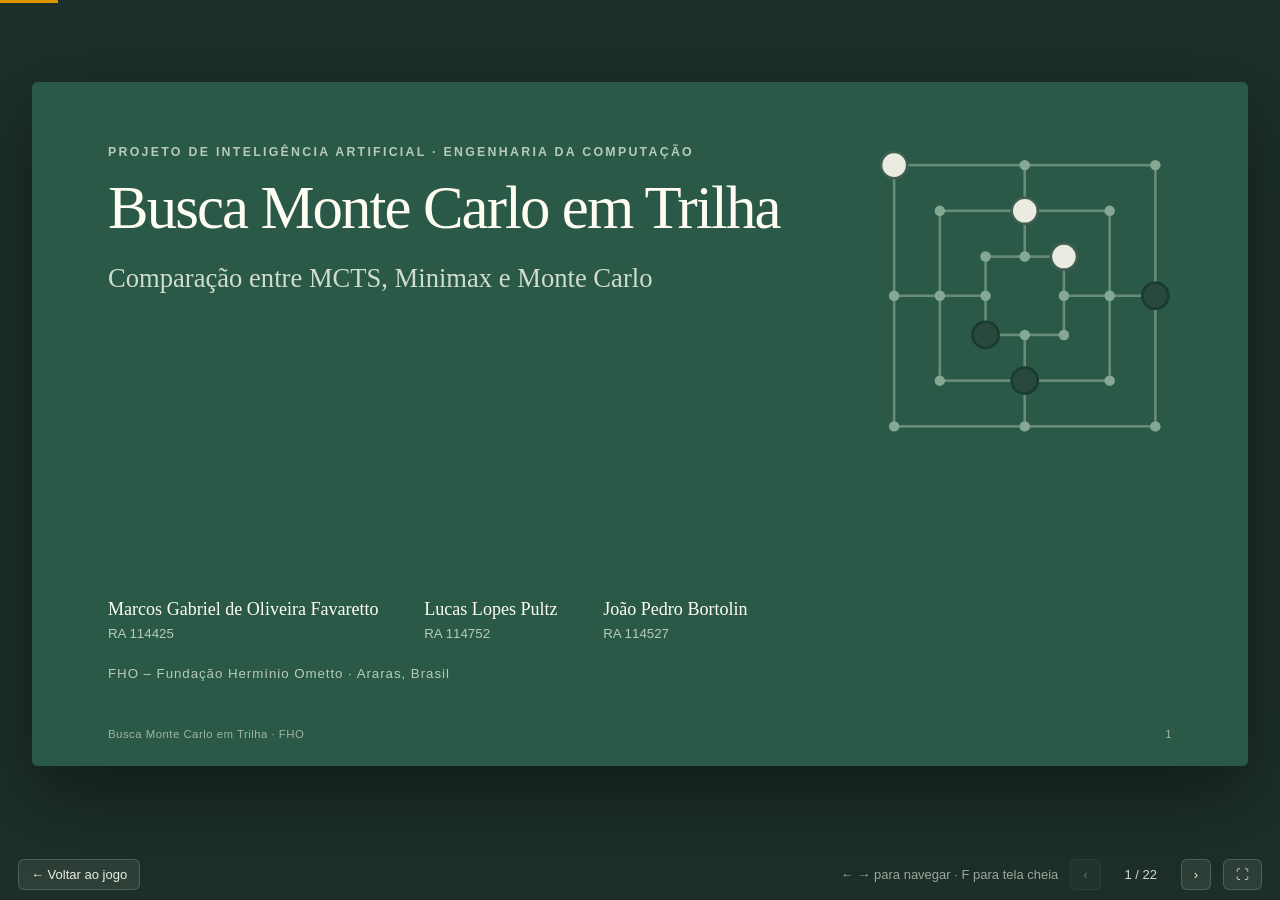
==== commit 36f15fd6: "feat: atualiza apresentacao.html com os resultados obtidos no torneio.html" ====
--- a/apresentacao.html
+++ b/apresentacao.html
@@ -120,13 +120,59 @@
     .demo-regras .destaque-casa { fill: transparent; stroke: var(--ouro); stroke-width: 5px; }
     .demo-regras .retirada { stroke: var(--vermelho); }
     .slide button, .slide select { font: inherit; padding: 5px 8px; }
-    .fontes-resultados { display: flex; align-items: center; gap: 20px; margin-bottom: 10px; }
-    #resultados-tabela table { width: 100%; border-collapse: collapse; font-size: 16px; }
-    #resultados-tabela :is(th, td) { padding: 9px 8px; text-align: left; border-bottom: 1px solid var(--borda); }
-    #resultados-tabela th { background: var(--verde-claro); }
-    #resultados-nota, #conclusao-limite { margin-top: 12px; }
-    #conclusao-veredito { font-size: 25px; }
     .demo-regras select { max-width: 225px; }
+
+
+    /* Resultados conferidos da coleta Rust/WebAssembly */
+    .slide.resultados { padding-top: 56px; }
+    .slide.resultados h2 { margin-bottom: 12px; font-size: 40px; }
+    .contexto-resultado { font-size: 17px; margin-bottom: 16px; }
+    .resultados .colunas { flex: none; }
+    .resultados .nota { line-height: 1.5; }
+    .resumo-coleta { grid-template-columns: 1.04fr .96fr; gap: 32px; }
+    .resumo-coleta .numeros { grid-template-columns: 1fr 1fr; gap: 14px; }
+    .resumo-coleta .numero { padding: 18px 22px; }
+    .resumo-coleta .numero.grande { grid-column: 1 / -1; }
+    .resumo-coleta .numero.grande b { font-size: 64px; }
+    .tabela-resultados { border-collapse: collapse; width: 100%; font-size: 19px; font-variant-numeric: tabular-nums; }
+    .tabela-resultados th, .tabela-resultados td { padding: 9px 14px; border-bottom: 1px solid var(--borda); text-align: right; }
+    .tabela-resultados th { background: var(--verde-claro); font-size: 15px; color: var(--suave); font-weight: normal; }
+    .tabela-resultados :is(th, td):first-child { text-align: left; }
+    .tabela-resultados th strong { display: block; font-size: 17px; margin-bottom: 2px; }
+    .tabela-resultados .referencia td { background: var(--verde-claro); font-weight: bold; }
+    .tabela-resultados .subrotulo { display: block; font-size: 13px; color: var(--suave); margin-top: 4px; }
+    .tabela-resultados .valor-destaque { font-weight: bold; color: var(--azul); }
+    .comparacoes { display: grid; grid-template-columns: repeat(3, 1fr); gap: 20px; }
+    .placar { padding: 16px; background: var(--papel-2); border: 1px solid var(--borda); border-top: 4px solid var(--cor-agente); border-radius: 12px; }
+    .placar h3 { font-family: Arial, sans-serif; font-size: 19px; font-weight: bold; margin-bottom: 8px; }
+    .placar h3 small { display: block; font-size: 14px; font-weight: normal; margin-top: 4px; color: var(--suave); }
+    .placar .pontos { display: block; font-family: Georgia, serif; font-size: 48px; line-height: 1.05; color: var(--cor-agente); font-weight: normal; font-variant-numeric: tabular-nums; margin-bottom: 8px; }
+    .placar svg { display: block; width: 100%; height: 54px; }
+    .placar .intervalo { font-size: 13px; color: var(--suave); margin: 0 0 10px; }
+    .contagem-ved { display: grid; grid-template-columns: repeat(3, 1fr); border-top: 1px solid var(--borda); padding-top: 10px; gap: 8px; }
+    .contagem-ved div { font-size: 12px; color: var(--suave); }
+    .contagem-ved b { display: block; font-size: 24px; color: var(--tinta); font-weight: normal; margin-bottom: 3px; }
+    .mensagem-resultado { border-left: 4px solid var(--verde); background: var(--verde-claro); padding: 10px 18px; margin-top: 14px; font-size: 18px; line-height: 1.4; }
+    .duas-leituras { display: grid; grid-template-columns: 1fr 1fr; gap: 20px; margin-top: 20px; }
+    .duas-leituras .cartao { padding: 17px 21px; }
+    .duas-leituras p { font-size: 16px; margin: 0; line-height: 1.45; }
+    .resultados .nota-final { margin-top: 12px; font-size: 14px; line-height: 1.4; }
+    .legenda-pontuacao { font-size: 14px; color: var(--suave); margin: 12px 0 0; }
+    .resultado-teste { display: block; font-size: 29px; color: var(--azul); font-family: Georgia, serif; margin: 18px 0 12px; }
+    .resultado-teste sup { font-size: 18px; }
+    .estatistica .cartao { padding: 23px; }
+    .estatistica .cartao p { margin: 0; }
+    .estatistica .mensagem-resultado { margin-top: 22px; }
+    .custos th { white-space: nowrap; }
+    .custos td { font-size: 18px; padding-top: 18px; padding-bottom: 18px; }
+    .conclusao .destaque { font-size: 29px; margin-bottom: 25px; }
+    .conclusao .cartao { padding: 21px 24px; }
+    .conclusao .cartao p { line-height: 1.5; margin-bottom: 9px; }
+    .conclusao .cartao p:last-child { margin-bottom: 0; }
+    .conclusao .acoes-final { margin-top: 22px; }
+    .slide-minimax li { font-size: 19px; line-height: 1.45; }
+    .simbolo-raiz { font-size: 54px; vertical-align: middle; margin-right: -4px; }
+    @media (prefers-reduced-motion: reduce) { .slide, .slide.ativo { transition: none; } }
 
     /* Controles */
     .controles { position: fixed; left: 0; right: 0; bottom: 0; display: flex; align-items: center; gap: 12px; padding: 10px 18px; color: #cfdccf; font-size: 13px; z-index: 5; }
@@ -203,12 +249,12 @@
     <!-- 4. Objetivos -->
     <section class="slide" aria-label="Objetivos">
       <p class="sobretitulo">Objetivos</p>
-      <h2>O que o projeto se propõe a fazer</h2>
+      <h2>O que desenvolvemos e avaliamos</h2>
       <div class="colunas c2">
         <div>
           <span class="tag">Objetivo geral</span>
           <p style="margin-top:16px;font-family:Georgia,serif;font-size:28px;line-height:1.4;color:var(--tinta)">Desenvolver e avaliar, com interface JavaScript e busca em Rust/WebAssembly, um ambiente <strong>reprodutível</strong> de confronto entre os três agentes.</p>
-          <p class="nota" style="margin-top:20px">A melhor abordagem será identificada condicionada ao protocolo, aos adversários e aos recursos — sem pressupor superioridade universal.</p>
+          <p class="nota" style="margin-top:20px">A comparação considera o protocolo, os adversários e os recursos. As conclusões se limitam às condições avaliadas.</p>
         </div>
         <div>
           <span class="tag">Objetivos específicos</span>
@@ -217,7 +263,7 @@
             <li>Implementar um motor compartilhado e os três agentes</li>
             <li>Produzir registros auditáveis das partidas</li>
             <li>Comparar pontuação, vitórias, empates, derrotas e custo computacional</li>
-            <li>Analisar a sensibilidade a simulações, profundidade e parâmetros do MCTS</li>
+            <li>Analisar parâmetros de busca e diferentes posições iniciais</li>
           </ol>
         </div>
       </div>
@@ -229,9 +275,9 @@
       <h2>O que cada trabalho explica no nosso projeto</h2>
       <div class="colunas c3 fontes">
         <div class="cartao"><span class="rotulo">Gasser [1] · 1996</span><p><strong>O que fez.</strong> Calculou finais de trás para frente e usou esses resultados para provar o empate sob jogo perfeito.</p><p><strong>No projeto.</strong> Comparamos decisões tomadas na hora, com tempo limitado.</p></div>
-        <div class="cartao"><span class="rotulo">Knuth &amp; Moore [3] · 1975</span><p><strong>O que fizeram.</strong> Provaram quando pular ramos da busca preserva o resultado do Minimax.</p><p><strong>No projeto.</strong> É a poda alfa-beta que reduz o trabalho do nosso Minimax.</p></div>
-        <div class="cartao"><span class="rotulo">Kocsis &amp; Szepesvári [4] · 2006</span><p><strong>O que fizeram.</strong> Criaram o UCT para revisitar boas opções e dar chances às pouco exploradas.</p><p><strong>No projeto.</strong> O UCT decide qual ramo o MCTS pesquisa a seguir.</p></div>
-        <div class="cartao"><span class="rotulo">Browne et al. [2] · 2012</span><p><strong>O que fizeram.</strong> Revisaram como o MCTS cresce uma árvore e aprende com simulações.</p><p><strong>No projeto.</strong> Seguimos seu esquema de quatro etapas e escolhemos o filho mais visitado.</p></div>
+        <div class="cartao"><span class="rotulo">Knuth &amp; Moore [2] · 1975</span><p><strong>O que fizeram.</strong> Provaram quando pular ramos da busca preserva o resultado do Minimax.</p><p><strong>No projeto.</strong> É a poda alfa-beta que reduz o trabalho do nosso Minimax.</p></div>
+        <div class="cartao"><span class="rotulo">Kocsis &amp; Szepesvári [3] · 2006</span><p><strong>O que fizeram.</strong> Criaram o UCT para revisitar boas opções e dar chances às pouco exploradas.</p><p><strong>No projeto.</strong> O UCT decide qual ramo o MCTS pesquisa a seguir.</p></div>
+        <div class="cartao"><span class="rotulo">Browne et al. [4] · 2012</span><p><strong>O que fizeram.</strong> Revisaram como o MCTS cresce uma árvore e aprende com simulações.</p><p><strong>No projeto.</strong> Seguimos seu esquema de quatro etapas e escolhemos o filho mais visitado.</p></div>
         <div class="cartao"><span class="rotulo">Świechowski et al. [5] · 2023</span><p><strong>O que fizeram.</strong> Revisaram adaptações do MCTS, como mudar simulações ou combinar métodos.</p><p><strong>No projeto.</strong> Testamos mudanças pontuais em uma configuração de referência.</p></div>
       </div>
     </section>
@@ -286,7 +332,7 @@
         <div class="cartao agente">
           <h3><i class="ponto-cor" style="background:var(--ouro)"></i>Monte Carlo plano</h3>
           <p>Amostragem <strong>restrita à raiz</strong> — controle experimental do MCTS.</p>
-          <dl><div><dt>Rollouts</dt><dd>mesma política</dd></div><div><dt>Árvore</dt><dd>não persistente</dd></div><div><dt>Esforço fixo</dt><dd>1000 rollouts</dd></div></dl>
+          <dl><div><dt>Rollouts</dt><dd>mesma política</dd></div><div><dt>Árvore</dt><dd>apenas a raiz</dd></div><div><dt>Esforço fixo</dt><dd>1000 rollouts</dd></div></dl>
         </div>
       </div>
       <p class="nota" style="margin-top:18px">Nenhum agente utiliza redes neurais, treinamento por reforço ou otimização genética.</p>
@@ -298,13 +344,13 @@
       <h2>MCTS com seleção UCT</h2>
       <div class="ciclo">
         <div class="etapa"><span class="n">1</span><h3>Seleção</h3><p>Desce pela árvore escolhendo o filho com maior UCT, na perspectiva do jogador da vez.</p></div>
-        <div class="etapa"><span class="n">2</span><h3>Expansão</h3><p>Acrescenta <strong>um filho</strong> por iteração.</p></div>
+        <div class="etapa"><span class="n">2</span><h3>Expansão</h3><p>Prepara <strong>um filho</strong>. Confirma a expansão após concluir a simulação.</p></div>
         <div class="etapa"><span class="n">3</span><h3>Simulação</h3><p>Ações legais uniformes até o fim ou +80 turnos. Vitória 1 · empate 0,5 · derrota 0.</p></div>
         <div class="etapa"><span class="n">4</span><h3>Retropropagação</h3><p>Atualiza visitas e recompensas de todos os ancestrais.</p></div>
       </div>
       <div class="colunas c2" style="margin-top:26px;align-items:center">
         <div class="formula">
-          UCT = Q̄ + c · <span class="raiz"><span class="frac"><span>ln N<sub>pai</sub></span><span>n<sub>filho</sub></span></span></span>
+          UCT = Q̄ + c · <span class="simbolo-raiz">√</span><span class="raiz"><span class="frac"><span>ln N<sub>pai</sub></span><span>n<sub>filho</sub></span></span></span>
           <div class="nota" style="font-family:Arial,sans-serif;font-size:14px;margin-top:10px">c = √2 · no turno adversário usa-se 1 − Q̄</div>
         </div>
         <ul>
@@ -316,7 +362,7 @@
     </section>
 
     <!-- 9. Minimax -->
-    <section class="slide" aria-label="Minimax com alfa-beta">
+    <section class="slide slide-minimax" aria-label="Minimax com alfa-beta">
       <p class="sobretitulo">Agente 2</p>
       <h2>Minimax com poda alfa-beta</h2>
       <div class="colunas c2">
@@ -359,7 +405,7 @@
         <div class="cartao" style="background:var(--verde-claro);border-color:#c8d6c0">
           <span class="rotulo">Por que incluir?</span>
           <p style="font-family:Georgia,serif;font-size:22px;color:var(--tinta);line-height:1.45">Isola o efeito conjunto da <strong>estrutura em árvore</strong> e da <strong>alocação adaptativa</strong> de simulações do MCTS.</p>
-          <p class="nota">1000 rollouts vs. 1000 iterações: contagens iguais não pressupõem custo computacional equivalente.</p>
+          <p class="nota">1.000 simulações × até 80 turnos = até 80.000 turnos simulados por decisão. O jogo real avança apenas uma jogada.</p>
         </div>
       </div>
     </section>
@@ -374,7 +420,7 @@
           <p>Cada partida salva posição inicial, ordem das jogadas, sementes do sorteio, agentes e orçamento, tempos, vencedor ou empate e motivo do fim. O JSON detalhado inclui a lista de ações e as medições por jogada.</p>
           <span class="rotulo" style="margin-top:18px">Conferência antes da análise</span>
           <p>Conferimos os campos e procuramos partidas duplicadas. Com o JSON, reaplicamos as jogadas para verificar se foram legais e se o vencedor e o motivo do fim batem. Empates válidos entram na análise.</p>
-          <p class="nota">A análise reúne as duas partidas de cada par e exclui o aquecimento.</p>
+          <p class="nota">A avaliação reúne pares completos e exclui piloto e aquecimento: 2.280 partidas.</p>
         </div>
         <div class="cartao">
           <span class="rotulo">Ferramentas</span>
@@ -396,12 +442,12 @@
       <div class="numeros">
         <div class="numero"><b>100 ms</b><span>orçamento por jogada (preparação + busca)</span></div>
         <div class="numero"><b>100</b><span>pares de partidas por confronto, alternando quem começa</span></div>
-        <div class="numero"><b>3</b><span>confrontos distintos, em ordem embaralhada</span></div>
+        <div class="numero"><b>3</b><span>confrontos distintos; pares embaralhados em cada condição</span></div>
         <div class="numero"><b>600</b><span>partidas avaliadas no torneio principal</span></div>
       </div>
       <div class="linha-tempo" style="margin-top:44px">
 
-        <div class="marco"><b>Piloto</b><span>10 pares por confronto, depois congelamento das configurações</span></div>
+        <div class="marco"><b>Piloto</b><span>60 partidas para conferir a execução, fora dos resultados dos quatro blocos</span></div>
         <div class="marco"><b>Torneio principal</b><span>100 ms por jogada; 30 partidas de aquecimento ao todo, fora da análise</span></div>
         <div class="marco"><b>Esforço fixo</b><span>100 pares por confronto com 1.000 iterações, profundidade 4 ou 1.000 simulações</span></div>
         <div class="marco"><b>Ablações</b><span>Um fator por vez, 20 pares por configuração e confronto</span></div>
@@ -412,7 +458,7 @@
     <!-- 13. Avaliação -->
     <section class="slide" aria-label="Avaliação">
       <p class="sobretitulo">Metodologia · Avaliação</p>
-      <h2>Como os resultados serão analisados</h2>
+      <h2>Como analisamos os resultados</h2>
       <div class="colunas c2">
         <div>
           <h3>Métricas</h3>
@@ -426,64 +472,148 @@
         </div>
         <div style="display:grid;gap:16px;align-content:start">
           <div class="cartao"><span class="rotulo">Intervalos de confiança</span><p>Sorteamos pares completos com reposição 10.000 vezes. A variação entre as médias sorteadas estima a precisão da pontuação observada (intervalo de 95%).</p></div>
-          <div class="cartao"><span class="rotulo">Teste de diferença</span><p>No principal completo, testamos se a vantagem observada seria incomum sob equilíbrio entre os agentes. Holm ajusta o teste ao número de confrontos.</p></div>
-        </div>
-      </div>
-    </section>
-
-    <!-- 14. Conclusão -->
-    <section class="slide" aria-label="Contribuição">
-      <p class="sobretitulo">Contribuição</p>
-      <h2>O que se espera entregar</h2>
-      <p class="destaque" style="margin-bottom:34px">Um estudo reprodutível sobre o custo e o benefício da construção seletiva de árvores no Trilha.</p>
-      <div class="colunas c3" style="flex:none">
-        <div class="cartao"><span class="rotulo">Equidade</span><p>Orçamentos de tempo equivalentes entre os agentes.</p></div>
-        <div class="cartao"><span class="rotulo">Pareamento</span><p>Confrontos pareados com troca de quem começa e sementes controladas.</p></div>
-        <div class="cartao"><span class="rotulo">Ablações</span><p>Variação controlada de iterações, profundidade, exploração e horizonte.</p></div>
-      </div>
-      <div class="acoes-final" style="margin-top:30px">
+          <div class="cartao"><span class="rotulo">Teste de diferença</span><p>No principal, permutamos os sinais das diferenças de cada par. A correção de Holm considera os três confrontos em conjunto, com nível de 5%.</p></div>
+        </div>
+      </div>
+    </section>
+
+
+    <!-- 14. Visão geral da coleta -->
+    <section class="slide resultados" aria-label="Bateria de testes concluída">
+      <p class="sobretitulo">Resultados · Visão geral</p>
+      <h2>O que foi executado e conferido</h2>
+      <p class="contexto-resultado">Coleta no navegador, com as buscas em Rust/WebAssembly e sementes controladas.</p>
+      <div class="colunas resumo-coleta">
+        <div class="numeros">
+          <div class="numero grande"><b>2.370</b><span>registros de partidas na coleta completa</span></div>
+          <div class="numero"><b>2.280</b><span>partidas nos quatro blocos de avaliação</span></div>
+          <div class="numero"><b>96.898</b><span>ações revalidadas quanto às regras e aos desfechos</span></div>
+        </div>
+        <table class="tabela-resultados" aria-label="Quantidade de partidas por bloco">
+          <thead><tr><th>Bloco</th><th>Partidas</th></tr></thead>
+          <tbody>
+            <tr><td>Piloto + aquecimento</td><td>60 + 30</td></tr>
+            <tr><td>Torneio principal</td><td>600</td></tr>
+            <tr><td>Esforço fixo</td><td>600</td></tr>
+            <tr><td>Variações de parâmetros</td><td>600</td></tr>
+            <tr><td>Posições iniciais</td><td>480</td></tr>
+          </tbody>
+        </table>
+      </div>
+      <p class="nota nota-final">Cada par reúne duas partidas com troca de lados. Os resultados a seguir já estão incorporados à apresentação.</p>
+    </section>
+
+    <!-- 15. Torneio principal -->
+    <section class="slide resultados" aria-label="Resultados do torneio principal">
+      <p class="sobretitulo">Resultados · 100 ms por decisão</p>
+      <h2>Minimax liderou os dois confrontos</h2>
+      <p class="contexto-resultado">Tabuleiro vazio · 100 pares por confronto · 200 partidas por confronto.</p>
+      <div id="placares-principal" class="comparacoes"></div>
+      <p class="legenda-pontuacao">Pontuação = pontos obtidos ÷ pontos possíveis. Vitória vale 1; empate, ½; derrota, 0. IC = intervalo de confiança.</p>
+      <p class="mensagem-resultado"><strong>MCTS também superou Monte Carlo plano:</strong> 125 vitórias em 200 partidas.</p>
+    </section>
+
+    <!-- 16. Esforço fixo -->
+    <section class="slide resultados" aria-label="Resultados do esforço fixo">
+      <p class="sobretitulo">Resultados · Esforço fixo</p>
+      <h2>A ordem de desempenho se manteve</h2>
+      <p class="contexto-resultado">MCTS: 1.000 iterações · Minimax: profundidade 4 · Monte Carlo plano: 1.000 simulações.</p>
+      <div id="placares-fixo" class="comparacoes"></div>
+      <p class="legenda-pontuacao">100 pares e 200 partidas por confronto. Pontuação e IC seguem o agente destacado em cada cartão.</p>
+      <p class="mensagem-resultado">As quantidades fixas representam <strong>trabalhos diferentes</strong>. O tempo foi medido sem um prazo por decisão.</p>
+    </section>
+
+    <!-- 17. Ablações -->
+    <section class="slide resultados" aria-label="Resultados das variações de parâmetros">
+      <p class="sobretitulo">Resultados · Ablações</p>
+      <h2>Mudar um parâmetro mudou a pontuação</h2>
+      <p class="contexto-resultado">600 partidas · 5 configurações · 20 pares por configuração e confronto.</p>
+      <div id="tabela-ablacoes"></div>
+      <div class="duas-leituras">
+        <div class="cartao"><span class="rotulo">Menos iterações de MCTS</span><p>Contra Monte Carlo plano, a pontuação do MCTS caiu de <strong>67,5% para 45,0%</strong>. Seu tempo médio caiu de 76,8 para 40,3 ms.</p></div>
+        <div class="cartao"><span class="rotulo">Profundidade do Minimax</span><p>Profundidade 3 superou a referência 4 nesta amostra. A avaliação heurística e os adversários também influenciam o resultado.</p></div>
+      </div>
+      <p class="nota nota-final">Leitura exploratória. Cada variante muda um fator da referência; horizonte 40 vale para os dois agentes Monte Carlo.</p>
+    </section>
+
+    <!-- 18. Posições iniciais -->
+    <section class="slide resultados" aria-label="Resultados por posição inicial">
+      <p class="sobretitulo">Resultados · Condições iniciais</p>
+      <h2>A vantagem depende da posição inicial</h2>
+      <p class="contexto-resultado">480 partidas · 4 cenários · 20 pares por cenário e confronto · 100 ms por decisão.</p>
+      <div id="tabela-posicoes"></div>
+      <div class="duas-leituras">
+        <div class="cartao"><span class="rotulo">MCTS × Monte Carlo plano</span><p>MCTS: <strong>67,5% no vazio</strong>, 52,5% no meio-jogo e <strong>50,0% no final</strong>.</p></div>
+        <div class="cartao"><span class="rotulo">Final com 3 × 4 peças</span><p>MCTS e Monte Carlo plano venceram 20 vezes cada, sempre com <strong>quatro peças</strong>.</p></div>
+      </div>
+      <p class="nota nota-final">Minimax pontuou mais nos seus confrontos. No final, pares com a mesma pontuação geraram IC sem variação; isso limita a generalização.</p>
+    </section>
+
+    <!-- 19. Evidência estatística -->
+    <section class="slide resultados estatistica" aria-label="Evidência estatística do principal">
+      <p class="sobretitulo">Resultados · Análise estatística</p>
+      <h2>As três diferenças passaram pelo teste</h2>
+      <p class="contexto-resultado">Torneio principal · permutação bilateral por pares · correção de Holm · nível de 5%.</p>
+      <div id="testes-principal" class="colunas c3"></div>
+      <p class="mensagem-resultado"><strong>Os três valores-p ajustados ficaram abaixo de 0,05.</strong> A evidência favoreceu Minimax contra os dois agentes e MCTS contra Monte Carlo plano.</p>
+      <div class="duas-leituras">
+        <div class="cartao"><span class="rotulo">Incerteza da pontuação [6]</span><p>IC de 95% com <strong>10.000 reamostragens de pares completos</strong>, preservando a troca de lados.</p></div>
+        <div class="cartao"><span class="rotulo">Alcance da análise [7]</span><p>Holm considera os três testes em conjunto. <strong>Ablações e posições iniciais</strong> têm leitura exploratória.</p></div>
+      </div>
+    </section>
+
+    <!-- 20. Custo computacional -->
+    <section class="slide resultados" aria-label="Custo computacional observado">
+      <p class="sobretitulo">Resultados · Custo por decisão</p>
+      <h2>Mais simulações não garantiram mais pontos</h2>
+      <p class="contexto-resultado">Faixas entre as médias dos dois confrontos de cada agente, no ambiente da coleta.</p>
+      <div id="tabela-custos"></div>
+      <div class="duas-leituras">
+        <div class="cartao"><span class="rotulo">No torneio principal</span><p>Monte Carlo plano concluiu mais simulações que MCTS, mas obteve menos pontos nos confrontos.</p></div>
+        <div class="cartao"><span class="rotulo">Orçamento cooperativo</span><p>4.660 de 24.579 decisões excederam estritamente 100 ms. O maior tempo registrado foi <strong>100,7 ms</strong>.</p></div>
+      </div>
+      <p class="nota nota-final">No principal, Minimax alcançou profundidade média de 5,57–5,69; no esforço fixo usou profundidade 4. Os tempos incluem preparação e busca.</p>
+    </section>
+
+    <!-- 21. Conclusão e limitações -->
+    <section class="slide resultados conclusao" aria-label="Conclusões e limitações">
+      <p class="sobretitulo">Conclusão</p>
+      <h2>O que podemos defender com os dados</h2>
+      <p class="destaque">Minimax liderou nos orçamentos avaliados. MCTS superou Monte Carlo plano no principal e no esforço fixo.</p>
+      <div class="colunas c2">
+        <div class="cartao">
+          <span class="rotulo">O que o projeto demonstrou</span>
+          <p>Os três agentes foram implementados, comparados e avaliados em diferentes condições.</p>
+          <p>Parâmetros e posições iniciais alteraram a magnitude das diferenças.</p>
+          <p>Os achados se referem às nossas implementações, regras, sementes e recursos.</p>
+        </div>
+        <div class="cartao">
+          <span class="rotulo">Limitações e próximos passos</span>
+          <p>120 partidas de referência das ablações repetem ações do esforço fixo; não são uma nova amostra independente.</p>
+          <p>Processador e memória não foram registrados. O ganho de velocidade do WebAssembly não foi medido em comparação controlada.</p>
+          <p>Próximos passos: ampliar posições e registrar o hardware.</p>
+        </div>
+      </div>
+      <div class="acoes-final">
         <a href="index.html">Jogar contra a IA ↗</a>
         <a class="sec" href="torneio.html">Abrir o torneio ↗</a>
       </div>
     </section>
 
-    <!-- 15. Resultados -->
-    <section class="slide" aria-label="Resultados da coleta">
-      <p class="sobretitulo">Resultados</p>
-      <h2>Como os agentes se saíram</h2>
-      <div class="fontes-resultados">
-        <label>Exportação do torneio <input type="file" id="resultados-arquivo" accept=".json,.csv" multiple></label>
-        <label id="resultados-cenario-campo" hidden>Cenário <select id="resultados-cenario"></select></label>
-      </div>
-      <p class="nota" id="resultados-status" role="status">Carregue o JSON de progresso ou o CSV de partidas. Se selecionar vários arquivos, será usado o mais recente pela data de modificação.</p>
-      <div id="resultados-tabela"></div>
-      <p class="nota" id="resultados-nota" hidden>V/E/D são vitórias, empates e derrotas. Pontos por partida entre 0 e 1. IC 95% por pares completos.</p>
-    </section>
-
-    <!-- 16. Conclusão dos resultados -->
-    <section class="slide" aria-label="Conclusão da coleta">
-      <p class="sobretitulo">Conclusão</p>
-      <h2>O que os resultados sustentam</h2>
-      <p class="nota" id="conclusao-cenario"></p>
-      <p class="destaque" id="conclusao-veredito">Carregue uma exportação no slide anterior para apurar os confrontos.</p>
-      <div id="conclusao-confrontos" class="colunas c3 fontes"></div>
-      <p class="nota" id="conclusao-limite" hidden></p>
-    </section>
-
-    <!-- 17. Referências -->
+    <!-- 22. Referências do artigo -->
     <section class="slide" aria-label="Referências">
       <p class="sobretitulo">Referências</p>
-      <h2>Referências</h2>
+      <h2>Referências do artigo</h2>
       <ol class="referencias">
         <li>R. Gasser, “Solving Nine Men’s Morris,” <em>Computational Intelligence</em>, vol. 12, no. 1, pp. 24–41, 1996.</li>
+        <li>D. E. Knuth and R. W. Moore, “An analysis of alpha-beta pruning,” <em>Artificial Intelligence</em>, vol. 6, no. 4, pp. 293–326, 1975.</li>
+        <li>L. Kocsis and C. Szepesvári, “Bandit based Monte-Carlo planning,” in <em>Machine Learning: ECML 2006</em>, LNCS vol. 4212, pp. 282–293, 2006.</li>
         <li>C. B. Browne et al., “A survey of Monte Carlo tree search methods,” <em>IEEE Trans. Computational Intelligence and AI in Games</em>, vol. 4, no. 1, pp. 1–43, 2012.</li>
-        <li>D. E. Knuth and R. W. Moore, “An analysis of alpha-beta pruning,” <em>Artificial Intelligence</em>, vol. 6, no. 4, pp. 293–326, 1975.</li>
-        <li>L. Kocsis and C. Szepesvári, “Bandit based Monte-Carlo planning,” in <em>Machine Learning: ECML 2006</em>, LNCS vol. 4212, Springer, 2006, pp. 282–293.</li>
-        <li>M. Świechowski, K. Godlewski, B. Sawicki, and J. Mańdziuk, “Monte Carlo Tree Search: a review of recent modifications and applications,” <em>Artificial Intelligence Review</em>, vol. 56, pp. 2497–2562, 2023.</li>
-        <li>Rust, “wasm32-unknown-unknown,” The rustc book. Disponível em: doc.rust-lang.org/rustc/platform-support/wasm32-unknown-unknown.html.</li>
+        <li>M. Świechowski et al., “Monte Carlo Tree Search: a review of recent modifications and applications,” <em>Artificial Intelligence Review</em>, vol. 56, pp. 2497–2562, 2023.</li>
+        <li>B. Efron, “Bootstrap methods: another look at the jackknife,” <em>The Annals of Statistics</em>, vol. 7, no. 1, pp. 1–26, 1979.</li>
+        <li>S. Holm, “A simple sequentially rejective multiple test procedure,” <em>Scandinavian Journal of Statistics</em>, vol. 6, no. 2, pp. 65–70, 1979.</li>
       </ol>
     </section>
-
   </div>
 </div>
 
@@ -498,8 +628,6 @@
 </nav>
 
 <script src="motor.js"></script>
-<script src="relatorio.js"></script>
-<script src="protocolo.js"></script>
 <script src="resultados-apresentacao.js"></script>
 <script>
 (() => {
